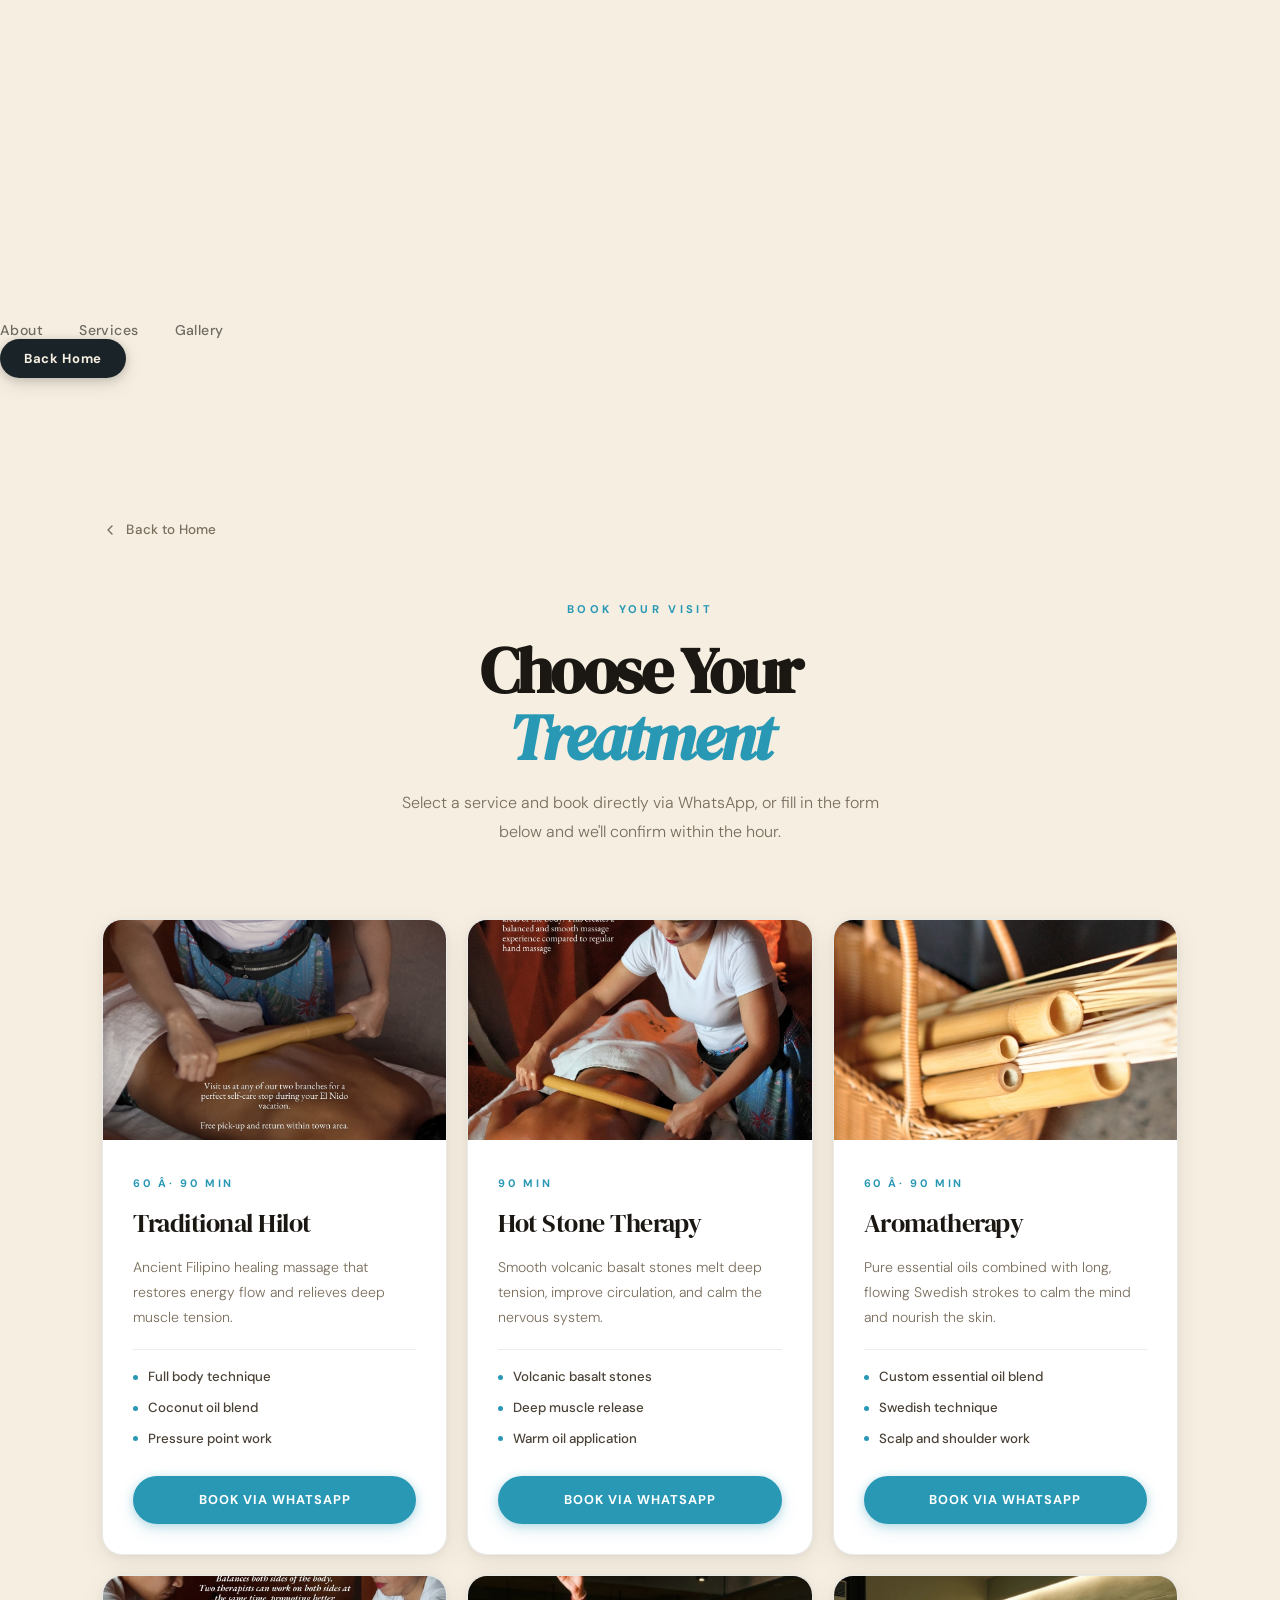
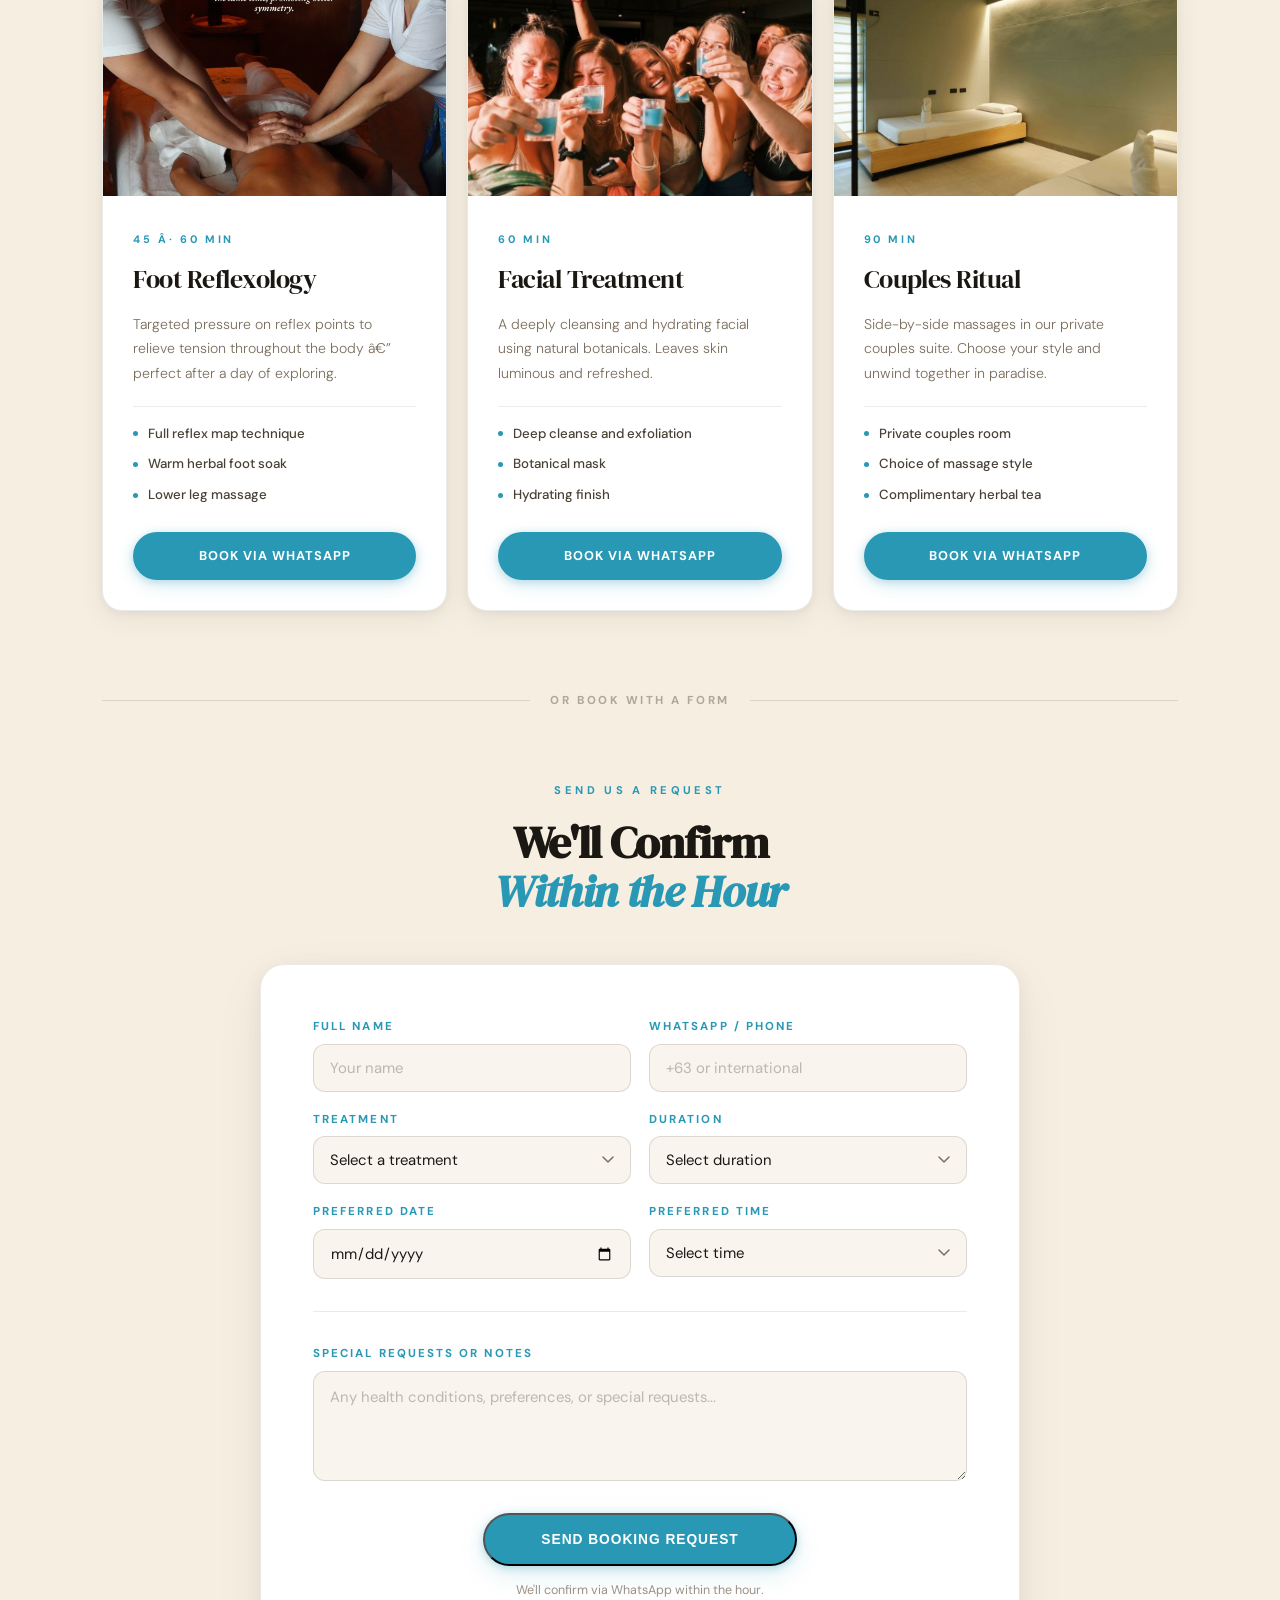
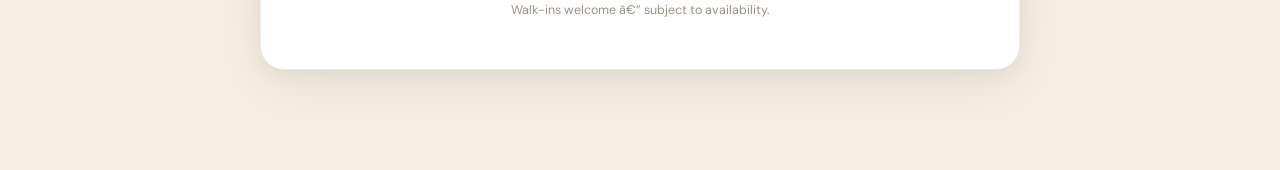
==== booking.html @ fb55b98b "Rvised image and logo" ====
﻿<!DOCTYPE html>
<html lang="en">
<head>
  <meta charset="UTF-8"/>
  <meta name="viewport" content="width=device-width, initial-scale=1.0"/>
  <title>Book a Treatment | Oriental Spa El Nido</title>
  <link rel="stylesheet" href="style.css"/>
  <link rel="preconnect" href="https://fonts.googleapis.com">
  <link rel="preconnect" href="https://fonts.gstatic.com" crossorigin>
  <link href="https://fonts.googleapis.com/css2?family=DM+Serif+Display:ital@0;1&family=DM+Sans:ital,opsz,wght@0,9..40,300;0,9..40,400;0,9..40,500;0,9..40,600;0,9..40,700;1,9..40,300&display=swap" rel="stylesheet">

  <style>
    /* â”€â”€ PAGE SHELL â”€â”€â”€â”€â”€â”€â”€â”€â”€â”€â”€â”€â”€â”€â”€â”€â”€â”€â”€â”€â”€â”€â”€â”€â”€â”€â”€â”€â”€â”€â”€â”€â”€â”€â”€â”€â”€â”€â”€â”€ */
    .booking-page {
      min-height: 100vh;
      padding: 148px 8% 100px;
      background: #F5EEE1;
    }

    /* â”€â”€ BACK LINK â”€â”€â”€â”€â”€â”€â”€â”€â”€â”€â”€â”€â”€â”€â”€â”€â”€â”€â”€â”€â”€â”€â”€â”€â”€â”€â”€â”€â”€â”€â”€â”€â”€â”€â”€â”€â”€â”€â”€â”€â”€ */
    .back-link {
      display: inline-flex;
      align-items: center;
      gap: 8px;
      color: #7A6E5D;
      font-size: 0.84rem;
      font-weight: 500;
      letter-spacing: 0.02em;
      margin-bottom: 52px;
      transition: color 0.25s ease;
    }
    .back-link svg {
      width: 16px; height: 16px;
      transition: transform 0.3s cubic-bezier(0.34, 1.56, 0.64, 1);
    }
    .back-link:hover { color: #2898B5; }
    .back-link:hover svg { transform: translateX(-3px); }
    .back-link:focus-visible { outline: 2px solid #2898B5; outline-offset: 3px; }

    /* â”€â”€ HEADER â”€â”€â”€â”€â”€â”€â”€â”€â”€â”€â”€â”€â”€â”€â”€â”€â”€â”€â”€â”€â”€â”€â”€â”€â”€â”€â”€â”€â”€â”€â”€â”€â”€â”€â”€â”€â”€â”€â”€â”€â”€â”€â”€â”€ */
    .booking-header {
      text-align: center;
      margin-bottom: 72px;
    }
    .booking-header .section-tag {
      color: #2898B5;
    }
    .booking-header h1 {
      font-family: 'DM Serif Display', serif;
      font-size: clamp(2.6rem, 5vw, 4.2rem);
      line-height: 1.06;
      letter-spacing: -0.04em;
      color: #1B1813;
      margin-bottom: 16px;
    }
    .booking-header h1 em {
      font-style: italic;
      color: #2898B5;
    }
    .booking-header p {
      color: #7A6E5D;
      font-size: 1rem;
      line-height: 1.82;
      font-weight: 300;
      max-width: 500px;
      margin: 0 auto;
    }

    /* â”€â”€ SERVICE CARDS â”€â”€â”€â”€â”€â”€â”€â”€â”€â”€â”€â”€â”€â”€â”€â”€â”€â”€â”€â”€â”€â”€â”€â”€â”€â”€â”€â”€â”€â”€â”€â”€â”€â”€â”€â”€â”€ */
    .services-grid {
      display: grid;
      grid-template-columns: repeat(auto-fit, minmax(320px, 1fr));
      gap: 20px;
      margin-bottom: 80px;
    }

    .service-card {
      background: #fff;
      border-radius: 20px;
      overflow: hidden;
      border: 1px solid rgba(27,24,19,0.09);
      transition: transform 0.4s cubic-bezier(0.34, 1.56, 0.64, 1),
                  box-shadow 0.4s ease;
      box-shadow: 0 2px 8px rgba(27,24,19,0.05),
                  0 8px 28px rgba(27,24,19,0.06);
    }
    .service-card:hover {
      transform: translateY(-10px);
      box-shadow: 0 8px 24px rgba(27,24,19,0.08),
                  0 24px 60px rgba(27,24,19,0.10);
    }

    .service-card-img {
      width: 100%; height: 220px;
      object-fit: cover; display: block;
    }

    .service-card-body {
      padding: 28px 30px 30px;
    }

    .service-duration {
      display: inline-block;
      font-size: 0.68rem;
      font-weight: 700;
      letter-spacing: 0.24em;
      text-transform: uppercase;
      color: #2898B5;
      margin-bottom: 10px;
    }

    .service-card-body h2 {
      font-family: 'DM Serif Display', serif;
      font-size: 1.6rem;
      font-weight: 400;
      letter-spacing: -0.02em;
      color: #1B1813;
      margin-bottom: 10px;
    }

    .service-card-body p {
      font-size: 0.88rem;
      line-height: 1.75;
      color: #7A6E5D;
      font-weight: 300;
      margin-bottom: 20px;
    }

    .service-includes {
      list-style: none;
      display: flex;
      flex-direction: column;
      gap: 8px;
      margin-bottom: 26px;
      padding-top: 16px;
      border-top: 1px solid rgba(27,24,19,0.08);
    }
    .service-includes li {
      display: flex;
      align-items: center;
      gap: 10px;
      font-size: 0.83rem;
      font-weight: 500;
      color: #4A4136;
    }
    .service-includes li::before {
      content: '';
      width: 5px; height: 5px;
      background: #2898B5;
      border-radius: 50%;
      flex-shrink: 0;
    }

    .book-service-btn {
      display: block;
      width: 100%;
      text-align: center;
      background: #2898B5;
      color: #fff;
      padding: 13px 24px;
      border-radius: 50px;
      font-weight: 700;
      font-size: 0.80rem;
      letter-spacing: 0.08em;
      text-transform: uppercase;
      transition: transform 0.3s cubic-bezier(0.34, 1.56, 0.64, 1),
                  box-shadow 0.3s ease,
                  background 0.25s ease;
      box-shadow: 0 2px 8px rgba(40,152,181,0.28), 0 6px 18px rgba(40,152,181,0.14);
    }
    .book-service-btn:hover {
      transform: translateY(-2px) scale(1.02);
      background: #1C7A90;
      box-shadow: 0 4px 16px rgba(40,152,181,0.38), 0 10px 28px rgba(40,152,181,0.18);
    }
    .book-service-btn:active { transform: scale(0.97); }
    .book-service-btn:focus-visible { outline: 2px solid #2898B5; outline-offset: 3px; }

    /* â”€â”€ FORM SECTION â”€â”€â”€â”€â”€â”€â”€â”€â”€â”€â”€â”€â”€â”€â”€â”€â”€â”€â”€â”€â”€â”€â”€â”€â”€â”€â”€â”€â”€â”€â”€â”€â”€â”€â”€â”€â”€â”€ */
    .booking-form-wrap {
      max-width: 760px;
      margin: 0 auto;
    }

    .form-section-label {
      text-align: center;
      margin-bottom: 48px;
    }
    .form-section-label .section-tag { color: #2898B5; }
    .form-section-label h2 {
      font-family: 'DM Serif Display', serif;
      font-size: clamp(1.9rem, 3.5vw, 2.9rem);
      letter-spacing: -0.03em;
      color: #1B1813;
      line-height: 1.1;
    }
    .form-section-label h2 em { font-style: italic; color: #2898B5; }

    .booking-form {
      background: #fff;
      border: 1px solid rgba(27,24,19,0.09);
      border-radius: 24px;
      padding: 52px 52px 48px;
      box-shadow: 0 4px 20px rgba(27,24,19,0.05),
                  0 16px 52px rgba(27,24,19,0.06);
    }

    .form-row {
      display: grid;
      grid-template-columns: 1fr 1fr;
      gap: 18px;
      margin-bottom: 18px;
    }

    .form-group {
      display: flex;
      flex-direction: column;
      gap: 7px;
    }
    .form-group.full { grid-column: 1 / -1; }

    .form-group label {
      font-size: 0.72rem;
      font-weight: 700;
      letter-spacing: 0.18em;
      text-transform: uppercase;
      color: #2898B5;
    }

    .form-group input,
    .form-group select,
    .form-group textarea {
      background: #F9F5EE;
      border: 1.5px solid rgba(27,24,19,0.13);
      border-radius: 12px;
      padding: 13px 16px;
      color: #1B1813;
      font-family: 'DM Sans', sans-serif;
      font-size: 0.93rem;
      font-weight: 400;
      transition: border-color 0.25s ease, background 0.25s ease, box-shadow 0.25s ease;
      outline: none;
      -webkit-appearance: none;
      appearance: none;
    }
    .form-group select {
      background-image: url("data:image/svg+xml,%3Csvg xmlns='http://www.w3.org/2000/svg' width='12' height='8' viewBox='0 0 12 8'%3E%3Cpath d='M1 1l5 5 5-5' stroke='%237A6E5D' stroke-width='1.5' fill='none' stroke-linecap='round'/%3E%3C/svg%3E");
      background-repeat: no-repeat;
      background-position: right 16px center;
      padding-right: 40px;
    }
    .form-group input::placeholder,
    .form-group textarea::placeholder {
      color: rgba(27,24,19,0.28);
    }
    .form-group select option {
      background: #fff;
      color: #1B1813;
    }
    .form-group input:focus,
    .form-group select:focus,
    .form-group textarea:focus {
      border-color: #2898B5;
      background: #fff;
      box-shadow: 0 0 0 3px rgba(40,152,181,0.10);
    }
    .form-group input[type="date"] {
      color: #1B1813;
    }

    .form-group textarea {
      resize: vertical;
      min-height: 110px;
      line-height: 1.65;
    }

    .form-divider {
      border: none;
      border-top: 1px solid rgba(27,24,19,0.09);
      margin: 32px 0;
    }

    .form-submit {
      display: flex;
      flex-direction: column;
      align-items: center;
      gap: 14px;
      margin-top: 32px;
    }
    .form-submit .btn-primary {
      padding: 17px 56px;
      font-size: 0.86rem;
    }
    .form-note {
      font-size: 0.78rem;
      color: #9A9086;
      text-align: center;
      line-height: 1.65;
    }

    /* â”€â”€ DIVIDER â”€â”€â”€â”€â”€â”€â”€â”€â”€â”€â”€â”€â”€â”€â”€â”€â”€â”€â”€â”€â”€â”€â”€â”€â”€â”€â”€â”€â”€â”€â”€â”€â”€â”€â”€â”€â”€â”€â”€â”€â”€â”€â”€ */
    .section-divider {
      display: flex;
      align-items: center;
      gap: 20px;
      margin: 72px 0 64px;
      color: #B0A69A;
      font-size: 0.72rem;
      font-weight: 700;
      letter-spacing: 0.22em;
      text-transform: uppercase;
    }
    .section-divider::before,
    .section-divider::after {
      content: '';
      flex: 1;
      height: 1px;
      background: rgba(27,24,19,0.12);
    }

    @media (max-width: 768px) {
      .booking-page   { padding: 120px 6% 72px; }
      .form-row       { grid-template-columns: 1fr; }
      .booking-form   { padding: 32px 24px 28px; }
      .services-grid  { grid-template-columns: 1fr; }
    }
  </style>
</head>
<body>

<div class=”grain”></div>

<!-- ── INLINE SVG LOGO SPRITE ── -->
<svg xmlns=”http://www.w3.org/2000/svg” style=”display:none” aria-hidden=”true”>
  <defs><path id=”arc” d=”M 66 190 A 124 124 0 0 1 314 190”/></defs>
  <symbol id=”logo-oriental-spa” viewBox=”0 0 500 500”>
    <rect width=”500” height=”500” fill=”#2A98B5”/>
    <path d=”M 90 190 A 100 100 0 0 1 290 190” fill=”none” stroke=”rgba(255,255,255,0.62)” stroke-width=”1.3”/>
    <path d=”M 90 190 Q 190 252 290 190” fill=”none” stroke=”rgba(255,255,255,0.62)” stroke-width=”1.3”/>
    <text font-family=”'Gill Sans','Trebuchet MS',Arial,sans-serif” font-size=”12” letter-spacing=”6” fill=”rgba(255,255,255,0.90)” font-weight=”300”><textPath href=”#arc” startOffset=”13%”>ORIENTAL SPA</textPath></text>
    <line x1=”174” y1=”105” x2=”210” y2=”105” stroke=”rgba(255,255,255,0.82)” stroke-width=”1.8” stroke-linecap=”round”/>
    <text x=”190” y=”224” font-family=”'Times New Roman','Palatino Linotype',Georgia,serif” font-size=”130” fill=”white” text-anchor=”middle” font-weight=”400”>O</text>
    <line x1=”174” y1=”282” x2=”210” y2=”282” stroke=”rgba(255,255,255,0.82)” stroke-width=”1.8” stroke-linecap=”round”/>
    <path d=”M 287 206 C 318 178, 348 146, 324 106” fill=”none” stroke=”rgba(255,255,255,0.68)” stroke-width=”1.4”/>
    <g transform=”translate(322,102) rotate(-16)”>
      <path d=”M 0 18 L -72 -30 Q -92 -68,-68 -98 Q -44 -124,-14 -116 Q -4 -114,0 -106 Q 4 -114,14 -116 Q 44 -124,68 -98 Q 92 -68,72 -30 Z” fill=”none” stroke=”rgba(255,255,255,0.88)” stroke-width=”1.35”/>
      <line x1=”0” y1=”18” x2=”-66” y2=”-26” stroke=”rgba(255,255,255,0.28)” stroke-width=”0.85”/>
      <line x1=”0” y1=”18” x2=”-48” y2=”-80” stroke=”rgba(255,255,255,0.28)” stroke-width=”0.85”/>
      <line x1=”0” y1=”18” x2=”-16” y2=”-114” stroke=”rgba(255,255,255,0.28)” stroke-width=”0.85”/>
      <line x1=”0” y1=”18” x2=”0” y2=”-106” stroke=”rgba(255,255,255,0.28)” stroke-width=”0.85”/>
      <line x1=”0” y1=”18” x2=”16” y2=”-114” stroke=”rgba(255,255,255,0.28)” stroke-width=”0.85”/>
      <line x1=”0” y1=”18” x2=”48” y2=”-80” stroke=”rgba(255,255,255,0.28)” stroke-width=”0.85”/>
      <line x1=”0” y1=”18” x2=”66” y2=”-26” stroke=”rgba(255,255,255,0.28)” stroke-width=”0.85”/>
      <line x1=”0” y1=”18” x2=”0” y2=”30” stroke=”rgba(255,255,255,0.62)” stroke-width=”1.3”/>
    </g>
    <g transform=”translate(358,160) rotate(26)”>
      <path d=”M 0 14 L -56 -24 Q -72 -52,-52 -76 Q -34 -96,-10 -90 Q -3 -88,0 -82 Q 3 -88,10 -90 Q 34 -96,52 -76 Q 72 -52,56 -24 Z” fill=”none” stroke=”rgba(255,255,255,0.88)” stroke-width=”1.35”/>
      <line x1=”0” y1=”14” x2=”-50” y2=”-20” stroke=”rgba(255,255,255,0.28)” stroke-width=”0.85”/>
      <line x1=”0” y1=”14” x2=”0” y2=”-82” stroke=”rgba(255,255,255,0.28)” stroke-width=”0.85”/>
      <line x1=”0” y1=”14” x2=”50” y2=”-20” stroke=”rgba(255,255,255,0.28)” stroke-width=”0.85”/>
      <line x1=”0” y1=”14” x2=”0” y2=”24” stroke=”rgba(255,255,255,0.62)” stroke-width=”1.3”/>
    </g>
    <g transform=”translate(316,208) rotate(44)”>
      <path d=”M 0 11 L -42 -18 Q -54 -40,-38 -58 Q -24 -72,-7 -67 Q -2 -65,0 -60 Q 2 -65,7 -67 Q 24 -72,38 -58 Q 54 -40,42 -18 Z” fill=”none” stroke=”rgba(255,255,255,0.88)” stroke-width=”1.35”/>
      <line x1=”0” y1=”11” x2=”-38” y2=”-16” stroke=”rgba(255,255,255,0.28)” stroke-width=”0.85”/>
      <line x1=”0” y1=”11” x2=”0” y2=”-60” stroke=”rgba(255,255,255,0.28)” stroke-width=”0.85”/>
      <line x1=”0” y1=”11” x2=”38” y2=”-16” stroke=”rgba(255,255,255,0.28)” stroke-width=”0.85”/>
      <line x1=”0” y1=”11” x2=”0” y2=”20” stroke=”rgba(255,255,255,0.62)” stroke-width=”1.3”/>
    </g>
    <text x=”250” y=”396” font-family=”Georgia,'Palatino Linotype','Times New Roman',serif” font-size=”55” fill=”white” text-anchor=”middle” font-weight=”400”>Oriental Spa</text>
  </symbol>
</svg>

<!-- ── NAVBAR ── -->
<header class=”navbar scrolled”>
  <a href=”index.html” style=”display:block;width:65px;height:65px;border-radius:12px;overflow:hidden;flex-shrink:0;box-shadow:0 2px 10px rgba(40,152,181,0.30);”>
    <svg width=”65” height=”65” viewBox=”0 0 500 500” aria-label=”Oriental Spa El Nido” style=”display:block;”><use href=”#logo-oriental-spa”/></svg>
  </a>

  <nav>
    <ul class="nav-links">
      <li><a href="index.html#about">About</a></li>
      <li><a href="index.html#services">Services</a></li>
      <li><a href="index.html#gallery">Gallery</a></li>
    </ul>
  </nav>

  <a href="index.html" class="nav-btn">Back Home</a>
</header>

<!-- â”€â”€ BOOKING PAGE â”€â”€ -->
<section class="booking-page">

  <a href="index.html" class="back-link">
    <svg viewBox="0 0 24 24" fill="none" stroke="currentColor" stroke-width="2" stroke-linecap="round" stroke-linejoin="round">
      <polyline points="15 18 9 12 15 6"></polyline>
    </svg>
    Back to Home
  </a>

  <!-- Header -->
  <div class="booking-header">
    <span class="section-tag">Book Your Visit</span>
    <h1>Choose Your<br/><em>Treatment</em></h1>
    <p>Select a service and book directly via WhatsApp, or fill in the form below and we'll confirm within the hour.</p>
  </div>

  <!-- Service Cards -->
  <div class="services-grid">

    <div class="service-card">
      <img src="assets/SnapInsta.to_653063728_882959604745241_603088372594473141_n.jpg" alt="Traditional Hilot" class="service-card-img">
      <div class="service-card-body">
        <span class="service-duration">60 Â· 90 min</span>
        <h2>Traditional Hilot</h2>
        <p>Ancient Filipino healing massage that restores energy flow and relieves deep muscle tension.</p>
        <ul class="service-includes">
          <li>Full body technique</li>
          <li>Coconut oil blend</li>
          <li>Pressure point work</li>
        </ul>
        <a href="https://wa.me/639694535736?text=Hi!%20I'd%20like%20to%20book%20a%20Traditional%20Hilot%20at%20Oriental%20Spa%20El%20Nido." class="book-service-btn" target="_blank">Book via WhatsApp</a>
      </div>
    </div>

    <div class="service-card">
      <img src="assets/SnapInsta.to_652404029_882959621411906_1460432435883150538_n.jpg" alt="Hot Stone Therapy" class="service-card-img">
      <div class="service-card-body">
        <span class="service-duration">90 min</span>
        <h2>Hot Stone Therapy</h2>
        <p>Smooth volcanic basalt stones melt deep tension, improve circulation, and calm the nervous system.</p>
        <ul class="service-includes">
          <li>Volcanic basalt stones</li>
          <li>Deep muscle release</li>
          <li>Warm oil application</li>
        </ul>
        <a href="https://wa.me/639694535736?text=Hi!%20I'd%20like%20to%20book%20a%20Hot%20Stone%20Therapy%20at%20Oriental%20Spa%20El%20Nido." class="book-service-btn" target="_blank">Book via WhatsApp</a>
      </div>
    </div>

    <div class="service-card">
      <img src="assets/SnapInsta.to_651723610_882959624745239_2095488004697478689_n.jpg" alt="Aromatherapy" class="service-card-img">
      <div class="service-card-body">
        <span class="service-duration">60 Â· 90 min</span>
        <h2>Aromatherapy</h2>
        <p>Pure essential oils combined with long, flowing Swedish strokes to calm the mind and nourish the skin.</p>
        <ul class="service-includes">
          <li>Custom essential oil blend</li>
          <li>Swedish technique</li>
          <li>Scalp and shoulder work</li>
        </ul>
        <a href="https://wa.me/639694535736?text=Hi!%20I'd%20like%20to%20book%20an%20Aromatherapy%20Massage%20at%20Oriental%20Spa%20El%20Nido." class="book-service-btn" target="_blank">Book via WhatsApp</a>
      </div>
    </div>

    <div class="service-card">
      <img src="assets/SnapInsta.to_642861831_872527775788424_1753979691193599435_n.jpg" alt="Foot Reflexology" class="service-card-img">
      <div class="service-card-body">
        <span class="service-duration">45 Â· 60 min</span>
        <h2>Foot Reflexology</h2>
        <p>Targeted pressure on reflex points to relieve tension throughout the body â€” perfect after a day of exploring.</p>
        <ul class="service-includes">
          <li>Full reflex map technique</li>
          <li>Warm herbal foot soak</li>
          <li>Lower leg massage</li>
        </ul>
        <a href="https://wa.me/639694535736?text=Hi!%20I'd%20like%20to%20book%20a%20Foot%20Reflexology%20session%20at%20Oriental%20Spa%20El%20Nido." class="book-service-btn" target="_blank">Book via WhatsApp</a>
      </div>
    </div>

    <div class="service-card">
      <img src="assets/experience.jpg" alt="Facial Treatment" class="service-card-img">
      <div class="service-card-body">
        <span class="service-duration">60 min</span>
        <h2>Facial Treatment</h2>
        <p>A deeply cleansing and hydrating facial using natural botanicals. Leaves skin luminous and refreshed.</p>
        <ul class="service-includes">
          <li>Deep cleanse and exfoliation</li>
          <li>Botanical mask</li>
          <li>Hydrating finish</li>
        </ul>
        <a href="https://wa.me/639694535736?text=Hi!%20I'd%20like%20to%20book%20a%20Facial%20Treatment%20at%20Oriental%20Spa%20El%20Nido." class="book-service-btn" target="_blank">Book via WhatsApp</a>
      </div>
    </div>

    <div class="service-card">
      <img src="assets/room1.jpg" alt="Couples Ritual" class="service-card-img">
      <div class="service-card-body">
        <span class="service-duration">90 min</span>
        <h2>Couples Ritual</h2>
        <p>Side-by-side massages in our private couples suite. Choose your style and unwind together in paradise.</p>
        <ul class="service-includes">
          <li>Private couples room</li>
          <li>Choice of massage style</li>
          <li>Complimentary herbal tea</li>
        </ul>
        <a href="https://wa.me/639694535736?text=Hi!%20I'd%20like%20to%20book%20a%20Couples%20Ritual%20at%20Oriental%20Spa%20El%20Nido." class="book-service-btn" target="_blank">Book via WhatsApp</a>
      </div>
    </div>

  </div>

  <!-- Divider -->
  <div class="section-divider">Or book with a form</div>

  <!-- Booking Form -->
  <div class="booking-form-wrap">
    <div class="form-section-label">
      <span class="section-tag">Send Us a Request</span>
      <h2>We'll Confirm<br/><em>Within the Hour</em></h2>
    </div>

    <form class="booking-form" onsubmit="handleBooking(event)">

      <div class="form-row">
        <div class="form-group">
          <label for="name">Full Name</label>
          <input type="text" id="name" name="name" placeholder="Your name" required>
        </div>
        <div class="form-group">
          <label for="phone">WhatsApp / Phone</label>
          <input type="tel" id="phone" name="phone" placeholder="+63 or international" required>
        </div>
      </div>

      <div class="form-row">
        <div class="form-group">
          <label for="service">Treatment</label>
          <select id="service" name="service" required>
            <option value="" disabled selected>Select a treatment</option>
            <option value="hilot">Traditional Hilot</option>
            <option value="hotstone">Hot Stone Therapy</option>
            <option value="aroma">Aromatherapy Massage</option>
            <option value="reflexology">Foot Reflexology</option>
            <option value="facial">Facial Treatment</option>
            <option value="couples">Couples Ritual</option>
          </select>
        </div>
        <div class="form-group">
          <label for="duration">Duration</label>
          <select id="duration" name="duration">
            <option value="" disabled selected>Select duration</option>
            <option value="45">45 Minutes</option>
            <option value="60">60 Minutes</option>
            <option value="90">90 Minutes</option>
          </select>
        </div>
      </div>

      <div class="form-row">
        <div class="form-group">
          <label for="date">Preferred Date</label>
          <input type="date" id="date" name="date" required>
        </div>
        <div class="form-group">
          <label for="time">Preferred Time</label>
          <select id="time" name="time">
            <option value="" disabled selected>Select time</option>
            <option value="9am">9:00 AM</option>
            <option value="10am">10:00 AM</option>
            <option value="11am">11:00 AM</option>
            <option value="1pm">1:00 PM</option>
            <option value="2pm">2:00 PM</option>
            <option value="3pm">3:00 PM</option>
            <option value="4pm">4:00 PM</option>
            <option value="5pm">5:00 PM</option>
          </select>
        </div>
      </div>

      <hr class="form-divider">

      <div class="form-group full">
        <label for="notes">Special Requests or Notes</label>
        <textarea id="notes" name="notes" placeholder="Any health conditions, preferences, or special requests..."></textarea>
      </div>

      <div class="form-submit">
        <button type="submit" class="btn-primary">Send Booking Request</button>
        <p class="form-note">We'll confirm via WhatsApp within the hour.<br/>Walk-ins welcome â€” subject to availability.</p>
      </div>

    </form>
  </div>

</section>

<script src="script.js"></script>
<script>
  function handleBooking(e) {
    e.preventDefault();
    const name     = document.getElementById('name').value;
    const phone    = document.getElementById('phone').value;
    const service  = document.getElementById('service').options[document.getElementById('service').selectedIndex].text;
    const duration = document.getElementById('duration').value;
    const date     = document.getElementById('date').value;
    const time     = document.getElementById('time').value;
    const notes    = document.getElementById('notes').value;

    const msg = `Hi! I'd like to book a treatment at Oriental Spa El Nido.%0A%0AName: ${encodeURIComponent(name)}%0APhone: ${encodeURIComponent(phone)}%0ATreatment: ${encodeURIComponent(service)}%0ADuration: ${duration} min%0ADate: ${encodeURIComponent(date)}%0ATime: ${encodeURIComponent(time)}${notes ? '%0ANotes: ' + encodeURIComponent(notes) : ''}`;

    window.open('https://wa.me/639694535736?text=' + msg, '_blank');
  }
</script>
</body>
</html>
---- style.css ----
﻿/* ============================================================
   ORIENTAL SPA EL NIDO
   Warm Linen · Brand Teal · Amber · Deep Blue-Dark
   DM Serif Display + DM Sans
   ============================================================ */

*, *::before, *::after { margin: 0; padding: 0; box-sizing: border-box; }
html { scroll-behavior: smooth; }

:root {
  --linen:        #F5EEE1;
  --linen-2:      #EDE3CF;
  --linen-3:      #E2D4BC;
  --dark:         #1A2428;
  --dark-2:       #1F2D33;
  --dark-3:       #283840;
  --teal:         #2898B5;
  --teal-light:   #52BAD0;
  --teal-dark:    #1C7A90;
  --teal-pale:    rgba(40,152,181,0.08);
  --amber:        #B87E38;
  --amber-light:  #C4935C;
  --text:         #1B1813;
  --text-muted:   #7A6E5D;
  --border:       rgba(27,24,19,0.12);
  --border-light: rgba(27,24,19,0.07);
}

body {
  background: var(--linen);
  color: var(--text);
  font-family: 'DM Sans', sans-serif;
  overflow-x: hidden;
  line-height: 1.7;
}

img { display: block; max-width: 100%; }
a   { text-decoration: none; color: inherit; }

/* â”€â”€ GRAIN â”€â”€â”€â”€â”€â”€â”€â”€â”€â”€â”€â”€â”€â”€â”€â”€â”€â”€â”€â”€â”€â”€â”€â”€â”€â”€â”€â”€â”€â”€â”€â”€â”€â”€â”€â”€â”€â”€â”€â”€â”€â”€â”€â”€â”€â”€â”€ */
.grain {
  position: fixed; inset: 0;
  pointer-events: none; z-index: 9998;
  opacity: 0.038;
  background-image: url("data:image/svg+xml,%3Csvg viewBox='0 0 512 512' xmlns='http://www.w3.org/2000/svg'%3E%3Cfilter id='n'%3E%3CfeTurbulence type='fractalNoise' baseFrequency='0.8' numOctaves='4' stitchTiles='stitch'/%3E%3C/filter%3E%3Crect width='100%25' height='100%25' filter='url(%23n)'/%3E%3C/svg%3E");
  background-size: 256px 256px;
}

/* â”€â”€ KEYFRAMES â”€â”€â”€â”€â”€â”€â”€â”€â”€â”€â”€â”€â”€â”€â”€â”€â”€â”€â”€â”€â”€â”€â”€â”€â”€â”€â”€â”€â”€â”€â”€â”€â”€â”€â”€â”€â”€â”€â”€â”€â”€â”€â”€â”€ */
@keyframes marquee  { from { transform: translateX(0); } to { transform: translateX(-50%); } }
@keyframes fadeUp   { from { opacity: 0; transform: translateY(28px); } to { opacity: 1; transform: translateY(0); } }

/* â”€â”€ SCROLL ANIMATIONS â”€â”€â”€â”€â”€â”€â”€â”€â”€â”€â”€â”€â”€â”€â”€â”€â”€â”€â”€â”€â”€â”€â”€â”€â”€â”€â”€â”€â”€â”€â”€â”€â”€â”€â”€â”€ */
.animate {
  opacity: 0; transform: translateY(24px);
  transition: opacity 0.7s cubic-bezier(0.16, 1, 0.3, 1),
              transform 0.7s cubic-bezier(0.16, 1, 0.3, 1);
}
.animate.in-view       { opacity: 1; transform: translateY(0); }
.animate-delay-1       { transition-delay: 0.1s; }
.animate-delay-2       { transition-delay: 0.22s; }
.animate-delay-3       { transition-delay: 0.34s; }

/* â”€â”€ NAVBAR â”€â”€â”€â”€â”€â”€â”€â”€â”€â”€â”€â”€â”€â”€â”€â”€â”€â”€â”€â”€â”€â”€â”€â”€â”€â”€â”€â”€â”€â”€â”€â”€â”€â”€â”€â”€â”€â”€â”€â”€â”€â”€â”€â”€â”€â”€â”€ */
.navbar {
  position: fixed; width: 100%; top: 0; left: 0; z-index: 1000;
  padding: 22px 7%;
  display: flex; justify-content: space-between; align-items: center;
  transition: background 0.4s ease, padding 0.35s ease, box-shadow 0.4s ease;
}

.navbar.scrolled {
  background: rgba(245,238,225,0.94);
  backdrop-filter: blur(18px); -webkit-backdrop-filter: blur(18px);
  padding: 14px 7%;
  box-shadow: 0 1px 0 var(--border);
}

/* Navbar logo — inline styles handle the sizing, class is for hover transition */
.navbar a[href="index.html"] {
  transition: transform 0.3s cubic-bezier(0.34, 1.56, 0.64, 1), box-shadow 0.3s ease;
}
.navbar a[href="index.html"]:hover {
  transform: scale(1.07);
  box-shadow: 0 4px 18px rgba(40,152,181,0.38) !important;
}

/* Hero brand panel (logo showcase) */
.hero-brand-panel {
  border-radius: 28px;
  overflow: hidden;
  display: flex; flex-direction: column;
  align-items: center; justify-content: center;
  gap: 0; padding: 0;
  box-shadow: 0 10px 40px rgba(26,36,40,0.22), 0 32px 80px rgba(26,36,40,0.14);
  position: relative;
}
.hero-brand-logo {
  width: 100%;
  aspect-ratio: 1;
  display: block;
}
.hero-brand-meta {
  display: flex; flex-direction: column; align-items: center; gap: 4px;
  background: var(--teal); width: 100%;
  padding: 18px 24px 22px;
  border-top: 1px solid rgba(255,255,255,0.15);
}
.hero-brand-meta span {
  font-size: 0.68rem; font-weight: 600;
  letter-spacing: 0.22em; text-transform: uppercase;
  color: rgba(245,238,225,0.65);
}
.hero-brand-meta strong {
  font-size: 0.76rem; font-weight: 700;
  letter-spacing: 0.14em; text-transform: uppercase;
  color: rgba(245,238,225,0.9);
}

/* Footer logo */
.footer-logo-img {
  height: 72px; width: 72px;
  border-radius: 14px; overflow: hidden;
  display: block; margin-bottom: 12px;
  opacity: 0.92; flex-shrink: 0;
}

.nav-links { display: flex; gap: 36px; list-style: none; }
.nav-links a {
  color: rgba(27,24,19,0.62);
  font-size: 0.88rem; font-weight: 500; letter-spacing: 0.03em;
  position: relative; padding-bottom: 3px;
  transition: color 0.25s ease;
}
.nav-links a::after {
  content: ''; position: absolute; bottom: 0; left: 0;
  width: 0; height: 1px; background: var(--teal);
  transition: width 0.35s cubic-bezier(0.16, 1, 0.3, 1);
}
.nav-links a:hover { color: var(--dark); }
.nav-links a:hover::after { width: 100%; }
.nav-links a:focus-visible { outline: 2px solid var(--teal); outline-offset: 4px; border-radius: 2px; }

.nav-btn {
  background: var(--dark); color: var(--linen);
  padding: 11px 24px; border-radius: 50px;
  font-weight: 700; font-size: 0.82rem; letter-spacing: 0.05em;
  transition: transform 0.3s cubic-bezier(0.34, 1.56, 0.64, 1),
              box-shadow 0.3s ease, background 0.25s ease;
  box-shadow: 0 2px 8px rgba(27,24,19,0.18), 0 6px 20px rgba(27,24,19,0.1);
}
.nav-btn:hover  { transform: translateY(-2px) scale(1.03); background: var(--dark-2); box-shadow: 0 4px 16px rgba(27,24,19,0.22), 0 12px 32px rgba(27,24,19,0.12); }
.nav-btn:active { transform: scale(0.96); }
.nav-btn:focus-visible { outline: 2px solid var(--teal); outline-offset: 3px; }

/* â”€â”€ BUTTONS â”€â”€â”€â”€â”€â”€â”€â”€â”€â”€â”€â”€â”€â”€â”€â”€â”€â”€â”€â”€â”€â”€â”€â”€â”€â”€â”€â”€â”€â”€â”€â”€â”€â”€â”€â”€â”€â”€â”€â”€â”€â”€â”€â”€â”€â”€â”€ */
.btn-primary {
  display: inline-block; padding: 15px 34px; border-radius: 50px;
  background: var(--teal); color: #fff;
  font-weight: 700; font-size: 0.83rem; letter-spacing: 0.07em; text-transform: uppercase;
  transition: transform 0.35s cubic-bezier(0.34, 1.56, 0.64, 1), box-shadow 0.3s ease;
  box-shadow: 0 2px 8px rgba(40,152,181,0.3), 0 8px 24px rgba(40,152,181,0.15);
}
.btn-primary:hover  { transform: translateY(-3px) scale(1.02); box-shadow: 0 6px 20px rgba(40,152,181,0.38), 0 16px 40px rgba(40,152,181,0.18); }
.btn-primary:active { transform: scale(0.97); }
.btn-primary:focus-visible { outline: 2px solid var(--teal); outline-offset: 3px; }

.btn-ghost {
  display: inline-block; padding: 15px 28px; border-radius: 50px;
  background: transparent; color: var(--text);
  font-weight: 600; font-size: 0.83rem; letter-spacing: 0.05em;
  border: 1.5px solid var(--border);
  transition: transform 0.3s cubic-bezier(0.34, 1.56, 0.64, 1),
              border-color 0.25s ease, background 0.25s ease;
}
.btn-ghost:hover  { transform: translateY(-2px); border-color: var(--teal); background: var(--teal-pale); }
.btn-ghost:active { transform: scale(0.97); }
.btn-ghost:focus-visible { outline: 2px solid var(--teal); outline-offset: 3px; }

/* â”€â”€ SECTION TYPOGRAPHY â”€â”€â”€â”€â”€â”€â”€â”€â”€â”€â”€â”€â”€â”€â”€â”€â”€â”€â”€â”€â”€â”€â”€â”€â”€â”€â”€â”€â”€â”€â”€â”€â”€â”€â”€ */
.section-tag {
  display: inline-block; color: var(--teal);
  font-size: 0.7rem; font-weight: 700;
  letter-spacing: 0.3em; text-transform: uppercase; margin-bottom: 18px;
}

/* â”€â”€ HERO â”€â”€â”€â”€â”€â”€â”€â”€â”€â”€â”€â”€â”€â”€â”€â”€â”€â”€â”€â”€â”€â”€â”€â”€â”€â”€â”€â”€â”€â”€â”€â”€â”€â”€â”€â”€â”€â”€â”€â”€â”€â”€â”€â”€â”€â”€â”€â”€â”€â”€ */
.hero {
  min-height: 100vh;
  padding: 140px 7% 80px;
  display: grid;
  grid-template-columns: 1fr 0.75fr;
  gap: 60px;
  align-items: center;
  background: var(--linen);
  position: relative;
  overflow: hidden;
}

.hero::before {
  content: '';
  position: absolute;
  top: -100px; right: -100px;
  width: 600px; height: 600px;
  border-radius: 50%;
  background: radial-gradient(ellipse, rgba(40,152,181,0.07) 0%, transparent 70%);
  pointer-events: none;
}

.hero-left {
  display: flex; flex-direction: column; gap: 28px;
  max-width: 640px;
}

.hero-location {
  display: inline-flex; align-items: center; gap: 10px;
  color: var(--teal); font-size: 0.72rem; font-weight: 700;
  letter-spacing: 0.28em; text-transform: uppercase;
  animation: fadeUp 0.8s cubic-bezier(0.16, 1, 0.3, 1) 0.15s both;
}
.hero-location::before {
  content: '';
  width: 28px; height: 1px; background: var(--teal); display: inline-block;
}

.hero h1 {
  font-family: 'DM Serif Display', serif;
  font-size: clamp(3.4rem, 6.5vw, 6rem);
  line-height: 1.0; letter-spacing: -0.04em; color: var(--dark);
  animation: fadeUp 0.8s cubic-bezier(0.16, 1, 0.3, 1) 0.3s both;
}
.hero h1 em { font-style: italic; color: var(--teal); }

.hero-sub {
  font-size: 1rem; line-height: 1.8;
  color: var(--text-muted); font-weight: 300;
  animation: fadeUp 0.8s cubic-bezier(0.16, 1, 0.3, 1) 0.44s both;
}

.hero-buttons {
  display: flex; align-items: center; gap: 14px; flex-wrap: wrap;
  animation: fadeUp 0.8s cubic-bezier(0.16, 1, 0.3, 1) 0.56s both;
}

/* Hero right */
.hero-right {
  position: relative;
  animation: fadeUp 0.9s cubic-bezier(0.16, 1, 0.3, 1) 0.4s both;
}

.hero-image-wrap {
  border-radius: 28px; overflow: hidden;
  box-shadow: 0 8px 32px rgba(27,24,19,0.12), 0 32px 80px rgba(27,24,19,0.10);
  position: relative;
}

.hero-image-wrap img {
  width: 100%; height: 540px; object-fit: cover; display: block;
}

.hero-image-overlay {
  position: absolute; inset: 0;
  background: linear-gradient(to bottom, transparent 60%, rgba(27,24,19,0.2) 100%);
}

.hero-badge {
  position: absolute; bottom: -18px; left: -22px;
  background: var(--linen); border-radius: 18px;
  padding: 16px 20px;
  box-shadow: 0 4px 20px rgba(27,24,19,0.12), 0 12px 40px rgba(27,24,19,0.08);
  display: flex; align-items: center; gap: 12px;
  border: 1px solid var(--border-light);
}
.badge-num {
  font-family: 'DM Serif Display', serif; font-size: 2rem;
  font-weight: 400; color: var(--teal); line-height: 1;
}
.badge-text {
  font-size: 0.78rem; font-weight: 600;
  color: var(--text-muted); line-height: 1.4; text-transform: uppercase;
  letter-spacing: 0.06em;
}

/* â”€â”€ TICKER â”€â”€â”€â”€â”€â”€â”€â”€â”€â”€â”€â”€â”€â”€â”€â”€â”€â”€â”€â”€â”€â”€â”€â”€â”€â”€â”€â”€â”€â”€â”€â”€â”€â”€â”€â”€â”€â”€â”€â”€â”€â”€â”€â”€â”€â”€â”€ */
.ticker-bar {
  background: var(--teal); padding: 18px 0; overflow: hidden;
}

.ticker-track {
  display: flex; white-space: nowrap;
  animation: marquee 32s linear infinite;
}
.ticker-track:hover { animation-play-state: paused; }

.ticker-item {
  display: inline-flex; align-items: center; gap: 14px;
  padding: 0 36px;
  font-size: 0.76rem; font-weight: 600;
  letter-spacing: 0.2em; text-transform: uppercase;
  color: rgba(245,238,225,0.82);
}
.ticker-dot { color: rgba(245,238,225,0.5); font-size: 0.42rem; }

/* â”€â”€ ABOUT SECTION â”€â”€â”€â”€â”€â”€â”€â”€â”€â”€â”€â”€â”€â”€â”€â”€â”€â”€â”€â”€â”€â”€â”€â”€â”€â”€â”€â”€â”€â”€â”€â”€â”€â”€â”€â”€â”€â”€â”€â”€ */
.about-section {
  padding: 120px 8%;
  background: var(--linen);
}

.about-top {
  max-width: 800px; margin: 0 auto 64px; text-align: center;
}

.about-top h2 {
  font-family: 'DM Serif Display', serif;
  font-size: clamp(2rem, 4vw, 3.4rem);
  line-height: 1.12; letter-spacing: -0.03em; margin-bottom: 20px;
}
.about-top h2 em { font-style: italic; }

.about-intro {
  font-size: 1.05rem; color: var(--text-muted);
  line-height: 1.85; font-weight: 300; max-width: 640px; margin: 0 auto;
}

.about-image-strip {
  position: relative; border-radius: 20px; overflow: hidden;
  margin-bottom: 64px;
  box-shadow: 0 4px 24px rgba(27,24,19,0.08), 0 16px 56px rgba(27,24,19,0.07);
}
.about-image-strip img { width: 100%; height: 420px; object-fit: cover; display: block; }
.strip-overlay {
  position: absolute; inset: 0;
  background: linear-gradient(to right, rgba(27,24,19,0.08) 0%, transparent 40%, transparent 60%, rgba(27,24,19,0.08) 100%);
}

.about-pillars {
  display: grid; grid-template-columns: repeat(4, 1fr); gap: 0;
  border-top: 1px solid var(--border);
}

.pillar {
  padding: 40px 32px 40px 0;
  border-right: 1px solid var(--border);
}
.pillar:last-child { border-right: none; padding-right: 0; padding-left: 32px; }
.pillar:nth-child(2),
.pillar:nth-child(3) { padding: 40px 32px; }

.pillar-num {
  display: block; font-family: 'DM Serif Display', serif;
  font-style: italic; font-size: 1.8rem; color: var(--teal);
  opacity: 0.5; margin-bottom: 12px; line-height: 1;
}

.pillar h3 {
  font-family: 'DM Serif Display', serif;
  font-size: 1.15rem; font-weight: 400;
  letter-spacing: -0.01em; color: var(--dark);
  margin-bottom: 10px;
}

.pillar p {
  font-size: 0.88rem; color: var(--text-muted); line-height: 1.72; font-weight: 300;
}

/* â”€â”€ SERVICES MENU â”€â”€â”€â”€â”€â”€â”€â”€â”€â”€â”€â”€â”€â”€â”€â”€â”€â”€â”€â”€â”€â”€â”€â”€â”€â”€â”€â”€â”€â”€â”€â”€â”€â”€â”€â”€â”€â”€â”€â”€ */
.services-section {
  padding: 100px 8%;
  background: var(--linen-2);
}

.services-header {
  margin-bottom: 56px;
}

.services-header h2 {
  font-family: 'DM Serif Display', serif;
  font-size: clamp(2.2rem, 4vw, 3.6rem);
  line-height: 1.06; letter-spacing: -0.03em; color: var(--dark);
}
.services-header h2 em { font-style: italic; }

.services-list { border-top: 1px solid var(--border); }

.service-divider { height: 1px; background: var(--border); }

.service-row {
  display: grid;
  grid-template-columns: 64px 1fr;
  gap: 24px; padding: 36px 0;
  align-items: start;
  cursor: pointer;
  transition: background 0.2s ease;
}
.service-row:hover { background: var(--teal-pale); margin: 0 -8px; padding: 36px 8px; border-radius: 12px; }

.service-num {
  font-family: 'DM Serif Display', serif; font-style: italic;
  font-size: 1.2rem; color: var(--teal); padding-top: 3px; line-height: 1;
}

.service-body { display: flex; flex-direction: column; gap: 10px; }

.service-title-row {
  display: flex; align-items: baseline; gap: 20px; flex-wrap: wrap;
}

.service-title-row h3 {
  font-family: 'DM Serif Display', serif;
  font-size: clamp(1.5rem, 2.5vw, 2rem);
  font-weight: 400; letter-spacing: -0.02em; color: var(--dark);
  flex: 1;
}

.service-meta {
  font-size: 0.75rem; font-weight: 700; letter-spacing: 0.18em;
  text-transform: uppercase; color: var(--text-muted); white-space: nowrap;
}

.service-link {
  font-size: 0.78rem; font-weight: 700; letter-spacing: 0.1em;
  text-transform: uppercase; color: var(--teal); white-space: nowrap;
  display: inline-flex; align-items: center; gap: 4px;
  transition: gap 0.25s ease, color 0.25s ease;
}
.service-link span { transition: transform 0.25s ease; }
.service-link:hover { color: var(--teal-dark); gap: 8px; }
.service-link:hover span { transform: translateX(3px); }
.service-link:focus-visible { outline: 2px solid var(--teal); outline-offset: 3px; border-radius: 2px; }

.service-body p {
  font-size: 0.92rem; color: var(--text-muted);
  line-height: 1.75; font-weight: 300; max-width: 680px;
}

/* â”€â”€ TREATMENT SHOWCASE â”€â”€â”€â”€â”€â”€â”€â”€â”€â”€â”€â”€â”€â”€â”€â”€â”€â”€â”€â”€â”€â”€â”€â”€â”€â”€â”€â”€â”€â”€â”€â”€â”€â”€â”€ */
.showcase-section {
  padding: 100px 8%;
  background: var(--dark-2);
}

.section-header.center { text-align: center; margin-bottom: 56px; }
.section-header.center .section-tag { color: var(--teal-light); }
.section-header.center h2 {
  font-family: 'DM Serif Display', serif;
  font-size: clamp(2.2rem, 4vw, 3.4rem);
  line-height: 1.08; letter-spacing: -0.03em; color: var(--linen);
}
.section-header.center h2 em { font-style: italic; }

.showcase-grid {
  display: grid;
  grid-template-columns: 1.4fr 1fr;
  gap: 16px;
  margin-bottom: 16px;
}

.showcase-stack { display: flex; flex-direction: column; gap: 16px; }

.showcase-card {
  position: relative; border-radius: 20px; overflow: hidden; cursor: pointer;
  transition: transform 0.4s cubic-bezier(0.34, 1.56, 0.64, 1);
}
.showcase-card:hover  { transform: translateY(-8px) scale(1.01); }
.showcase-card:active { transform: scale(0.98); }
.showcase-card:focus-visible { outline: 2px solid var(--teal-light); outline-offset: 3px; }

.showcase-tall {
  height: 520px;
  background: var(--dark-3);
}
.showcase-half {
  height: 252px;
  flex: 1;
  background: var(--dark-3);
}

.showcase-wide {
  position: relative; border-radius: 20px; overflow: hidden;
  height: 200px; cursor: pointer;
  background: var(--dark-3);
  transition: transform 0.4s cubic-bezier(0.34, 1.56, 0.64, 1);
}
.showcase-wide:hover  { transform: translateY(-6px); }
.showcase-wide:active { transform: scale(0.99); }
.showcase-wide:focus-visible { outline: 2px solid var(--teal-light); outline-offset: 3px; }

.showcase-bg-img {
  position: absolute; inset: 0;
  width: 100%; height: 100%; object-fit: cover;
  transition: transform 0.65s cubic-bezier(0.16, 1, 0.3, 1);
  mix-blend-mode: normal;
}
.showcase-card:hover .showcase-bg-img,
.showcase-wide:hover .showcase-bg-img { transform: scale(1.06); }

.showcase-overlay {
  position: absolute; inset: 0;
  background: linear-gradient(to bottom, rgba(0,0,0,0.08) 0%, rgba(0,0,0,0.72) 100%);
  transition: background 0.4s ease;
}
.showcase-card:hover .showcase-overlay,
.showcase-wide:hover .showcase-overlay {
  background: linear-gradient(to bottom, rgba(0,0,0,0.04) 0%, rgba(0,0,0,0.82) 100%);
}

.showcase-content {
  position: absolute; bottom: 0; left: 0; right: 0;
  padding: 28px 32px; z-index: 2;
  display: flex; flex-direction: column; gap: 4px;
}

.showcase-num {
  font-family: 'DM Serif Display', serif; font-style: italic;
  font-size: 0.85rem; color: var(--teal-light);
  letter-spacing: 0.1em;
  display: flex; align-items: center; gap: 8px;
}
.showcase-num::before {
  content: ''; display: inline-block;
  width: 20px; height: 1px; background: var(--teal-light); opacity: 0.6;
}

.showcase-card h3, .showcase-wide h3 {
  font-family: 'DM Serif Display', serif;
  font-size: 1.8rem; font-weight: 400; letter-spacing: -0.02em; color: var(--linen);
}

.showcase-wide .showcase-content {
  flex-direction: row; align-items: center; justify-content: space-between;
  padding: 28px 40px;
}
.showcase-wide h3 { font-size: 2.2rem; }
.showcase-wide p {
  font-size: 0.85rem; color: rgba(245,238,225,0.55);
  font-weight: 300; letter-spacing: 0.04em;
}

/* â”€â”€ PULL QUOTE â”€â”€â”€â”€â”€â”€â”€â”€â”€â”€â”€â”€â”€â”€â”€â”€â”€â”€â”€â”€â”€â”€â”€â”€â”€â”€â”€â”€â”€â”€â”€â”€â”€â”€â”€â”€â”€â”€â”€â”€â”€â”€â”€ */
.quote-section {
  padding: 100px 8%;
  background: var(--linen);
  display: flex; flex-direction: column; align-items: center; gap: 36px;
}

.quote-rule {
  width: 100%; height: 1px; background: var(--border);
}

.quote-section blockquote {
  max-width: 900px; text-align: center; position: relative;
}

.quote-mark {
  font-family: 'DM Serif Display', serif; font-style: italic;
  font-size: 6rem; line-height: 0; color: var(--teal);
  opacity: 0.25; display: block; margin-bottom: 8px;
}

.quote-section blockquote p {
  font-family: 'DM Serif Display', serif; font-style: italic;
  font-size: clamp(1.8rem, 3.5vw, 3rem);
  line-height: 1.25; letter-spacing: -0.02em; color: var(--dark);
}
.quote-section blockquote p em { color: var(--teal); }

/* â”€â”€ GALLERY â”€â”€â”€â”€â”€â”€â”€â”€â”€â”€â”€â”€â”€â”€â”€â”€â”€â”€â”€â”€â”€â”€â”€â”€â”€â”€â”€â”€â”€â”€â”€â”€â”€â”€â”€â”€â”€â”€â”€â”€â”€â”€â”€â”€â”€â”€â”€ */
.gallery-section {
  padding: 100px 8%;
  background: var(--linen-2);
}

.section-header { margin-bottom: 52px; }
.section-header .section-tag { color: var(--teal); }
.section-header h2 {
  font-family: 'DM Serif Display', serif;
  font-size: clamp(2.2rem, 4vw, 3.4rem);
  line-height: 1.08; letter-spacing: -0.03em; color: var(--dark);
}
.section-header h2 em { font-style: italic; }

.gallery-grid {
  display: grid;
  grid-template-columns: 1fr 1fr;
  gap: 16px;
}

.gallery-feature {
  border-radius: 18px; overflow: hidden;
  cursor: pointer;
}
.gallery-feature img {
  width: 100%; height: 540px; object-fit: cover; display: block;
  transition: transform 0.65s cubic-bezier(0.16, 1, 0.3, 1);
}
.gallery-feature:hover img { transform: scale(1.05); }
.gallery-feature:focus-visible { outline: 2px solid var(--teal); outline-offset: 3px; border-radius: 18px; }

.gallery-side {
  display: flex; flex-direction: column; gap: 16px;
}

.gallery-item {
  border-radius: 18px; overflow: hidden; cursor: pointer; flex: 1;
}
.gallery-item img {
  width: 100%; height: 262px; object-fit: cover; display: block;
  transition: transform 0.65s cubic-bezier(0.16, 1, 0.3, 1);
}
.gallery-item:hover img { transform: scale(1.05); }
.gallery-item:focus-visible { outline: 2px solid var(--teal); outline-offset: 3px; border-radius: 18px; }

.gallery-row {
  display: grid; grid-template-columns: 1fr 1fr; gap: 16px;
}
.gallery-item-small {
  border-radius: 18px; overflow: hidden; cursor: pointer;
}
.gallery-item-small img {
  width: 100%; height: 238px; object-fit: cover; display: block;
  transition: transform 0.65s cubic-bezier(0.16, 1, 0.3, 1);
}
.gallery-item-small:hover img { transform: scale(1.05); }

/* â”€â”€ REVIEWS â”€â”€â”€â”€â”€â”€â”€â”€â”€â”€â”€â”€â”€â”€â”€â”€â”€â”€â”€â”€â”€â”€â”€â”€â”€â”€â”€â”€â”€â”€â”€â”€â”€â”€â”€â”€â”€â”€â”€â”€â”€â”€â”€â”€â”€â”€â”€ */
.reviews-section {
  padding: 100px 8%;
  background: var(--dark-2);
  display: flex; flex-direction: column; align-items: center;
  text-align: center;
}

.center-tag { color: var(--teal-light); display: block; margin-bottom: 24px; }

.featured-review {
  max-width: 860px; margin-bottom: 72px;
}
.featured-review p {
  font-family: 'DM Serif Display', serif; font-style: italic;
  font-size: clamp(1.5rem, 3vw, 2.4rem);
  line-height: 1.3; letter-spacing: -0.02em;
  color: var(--linen); margin-bottom: 20px;
}
.featured-review cite {
  font-family: 'DM Sans', sans-serif; font-style: normal;
  font-size: 0.8rem; font-weight: 600; letter-spacing: 0.16em;
  text-transform: uppercase; color: var(--teal-light);
}

.reviews-secondary {
  display: grid; grid-template-columns: 1fr auto 1fr;
  gap: 0; max-width: 920px; width: 100%;
  border-top: 1px solid rgba(245,238,225,0.10);
  padding-top: 52px;
}

.review-divider { width: 1px; background: rgba(245,238,225,0.10); margin: 0 48px; }

.review-small p {
  font-size: 1rem; font-style: italic;
  color: rgba(245,238,225,0.65);
  line-height: 1.75; font-weight: 300; margin-bottom: 16px;
}
.review-small cite {
  font-size: 0.72rem; font-weight: 700; letter-spacing: 0.18em;
  text-transform: uppercase; color: var(--teal-light);
}

/* â”€â”€ CTA SECTION â”€â”€â”€â”€â”€â”€â”€â”€â”€â”€â”€â”€â”€â”€â”€â”€â”€â”€â”€â”€â”€â”€â”€â”€â”€â”€â”€â”€â”€â”€â”€â”€â”€â”€â”€â”€â”€â”€â”€â”€â”€â”€â”€ */
.cta-section {
  padding: 120px 8%;
  background: var(--teal);
  display: flex; flex-direction: column; align-items: center; text-align: center;
}

.cta-tag { color: rgba(245,238,225,0.7) !important; margin-bottom: 18px; }

.cta-section h2 {
  font-family: 'DM Serif Display', serif;
  font-size: clamp(2.6rem, 6vw, 5rem);
  line-height: 1.06; letter-spacing: -0.04em; color: #fff; margin-bottom: 18px;
}
.cta-section h2 em { font-style: italic; color: rgba(255,255,255,0.75); }

.cta-section p {
  font-size: 1rem; color: rgba(255,255,255,0.65);
  font-weight: 300; margin-bottom: 40px;
}

.btn-cta {
  display: inline-block; padding: 18px 52px; border-radius: 50px;
  background: var(--linen); color: var(--teal-dark);
  font-weight: 800; font-size: 0.85rem; letter-spacing: 0.08em; text-transform: uppercase;
  transition: transform 0.35s cubic-bezier(0.34, 1.56, 0.64, 1), box-shadow 0.3s ease;
  box-shadow: 0 4px 20px rgba(27,24,19,0.2), 0 12px 40px rgba(27,24,19,0.12);
}
.btn-cta:hover  { transform: translateY(-3px) scale(1.02); box-shadow: 0 8px 32px rgba(27,24,19,0.24), 0 20px 56px rgba(27,24,19,0.16); }
.btn-cta:active { transform: scale(0.97); }
.btn-cta:focus-visible { outline: 2px solid var(--linen); outline-offset: 3px; }

/* â”€â”€ FOOTER â”€â”€â”€â”€â”€â”€â”€â”€â”€â”€â”€â”€â”€â”€â”€â”€â”€â”€â”€â”€â”€â”€â”€â”€â”€â”€â”€â”€â”€â”€â”€â”€â”€â”€â”€â”€â”€â”€â”€â”€â”€â”€â”€â”€â”€â”€â”€ */
footer {
  background: var(--dark);
  padding: 72px 8% 36px;
}

.footer-inner {
  display: grid; grid-template-columns: 1fr auto auto; gap: 80px;
  align-items: start;
  padding-bottom: 52px; margin-bottom: 36px;
  border-bottom: 1px solid rgba(245,238,225,0.08);
}

.footer-logo {
  display: block; font-family: 'DM Serif Display', serif;
  font-size: 1.5rem; font-weight: 400; color: var(--linen);
  letter-spacing: -0.01em; margin-bottom: 10px;
}
.footer-logo em { font-style: italic; color: var(--teal-light); }
.footer-brand p { font-size: 0.875rem; color: rgba(245,238,225,0.38); }

.footer-nav, .footer-social {
  display: flex; flex-direction: column; gap: 14px;
}
.footer-nav a, .footer-social a {
  font-size: 0.87rem; font-weight: 500;
  color: rgba(245,238,225,0.45);
  transition: color 0.25s ease;
}
.footer-nav a:hover, .footer-social a:hover { color: var(--teal-light); }
.footer-nav a:focus-visible,
.footer-social a:focus-visible { outline: 2px solid var(--teal-light); outline-offset: 3px; border-radius: 2px; }

.footer-copy {
  font-size: 0.76rem; color: rgba(245,238,225,0.18); text-align: center;
}

/* â”€â”€ FLOATING BUTTONS â”€â”€â”€â”€â”€â”€â”€â”€â”€â”€â”€â”€â”€â”€â”€â”€â”€â”€â”€â”€â”€â”€â”€â”€â”€â”€â”€â”€â”€â”€â”€â”€â”€â”€â”€â”€â”€â”€ */
.whatsapp-float, .instagram-float {
  position: fixed; width: 54px; height: 54px; right: 24px;
  border-radius: 50%; display: flex; justify-content: center; align-items: center;
  z-index: 9999;
  transition: transform 0.3s cubic-bezier(0.34, 1.56, 0.64, 1), box-shadow 0.3s ease;
}
.whatsapp-float  { bottom: 24px; background: #25D366; box-shadow: 0 4px 14px rgba(37,211,102,0.35), 0 10px 26px rgba(0,0,0,0.18); }
.instagram-float { bottom: 90px; background: linear-gradient(45deg, #F58529, #DD2A7B, #8134AF, #515BD4); box-shadow: 0 4px 14px rgba(221,42,123,0.35), 0 10px 26px rgba(0,0,0,0.18); }
.whatsapp-float:hover, .instagram-float:hover { transform: scale(1.12) translateY(-2px); }
.whatsapp-float:active, .instagram-float:active { transform: scale(0.94); }
.whatsapp-float img, .instagram-float img { width: 27px; height: 27px; }
.whatsapp-float:focus-visible, .instagram-float:focus-visible { outline: 2px solid white; outline-offset: 3px; }

/* â”€â”€ RESPONSIVE â”€â”€â”€â”€â”€â”€â”€â”€â”€â”€â”€â”€â”€â”€â”€â”€â”€â”€â”€â”€â”€â”€â”€â”€â”€â”€â”€â”€â”€â”€â”€â”€â”€â”€â”€â”€â”€â”€â”€â”€â”€â”€â”€ */
@media (max-width: 1100px) {
  .hero { grid-template-columns: 1fr; gap: 52px; padding: 140px 6% 80px; }
  .hero-right { max-width: 600px; }
  .hero-image-wrap img { height: 420px; }
  .about-pillars { grid-template-columns: repeat(2, 1fr); }
  .pillar:nth-child(2) { border-right: none; }
  .pillar:nth-child(3) { border-right: 1px solid var(--border); padding-left: 0; }
  .pillar:last-child { padding-left: 0; }
  .footer-inner { grid-template-columns: 1fr 1fr; gap: 40px; }
}

@media (max-width: 900px) {
  .about-section, .services-section, .showcase-section,
  .quote-section, .gallery-section, .reviews-section, .cta-section { padding: 80px 6%; }
  .showcase-grid { grid-template-columns: 1fr; }
  .showcase-tall { height: 400px; }
  .showcase-stack { flex-direction: row; }
  .showcase-half { height: 220px; }
  .gallery-grid { grid-template-columns: 1fr; }
  .gallery-feature img { height: 380px; }
  .reviews-secondary { grid-template-columns: 1fr; }
  .review-divider { display: none; }
  .review-small:first-child { padding-bottom: 32px; border-bottom: 1px solid rgba(245,238,225,0.10); }
  .review-small:last-child { padding-top: 32px; }
}

@media (max-width: 768px) {
  .nav-links { display: none; }
  .hero h1 { font-size: clamp(2.8rem, 10vw, 4rem); }
  .about-pillars { grid-template-columns: 1fr; }
  .pillar, .pillar:nth-child(2), .pillar:nth-child(3), .pillar:last-child {
    padding: 28px 0; border-right: none; border-bottom: 1px solid var(--border);
  }
  .service-row { grid-template-columns: 48px 1fr; }
  .service-title-row { flex-direction: column; gap: 8px; }
  .showcase-stack { flex-direction: column; }
  .footer-inner { grid-template-columns: 1fr; gap: 32px; }
}

@media (max-width: 540px) {
  .hero-buttons { flex-direction: column; align-items: flex-start; }
  .gallery-row { grid-template-columns: 1fr; }
  .gallery-item-small img { height: 220px; }
  .showcase-wide .showcase-content { flex-direction: column; align-items: flex-start; gap: 8px; }
}
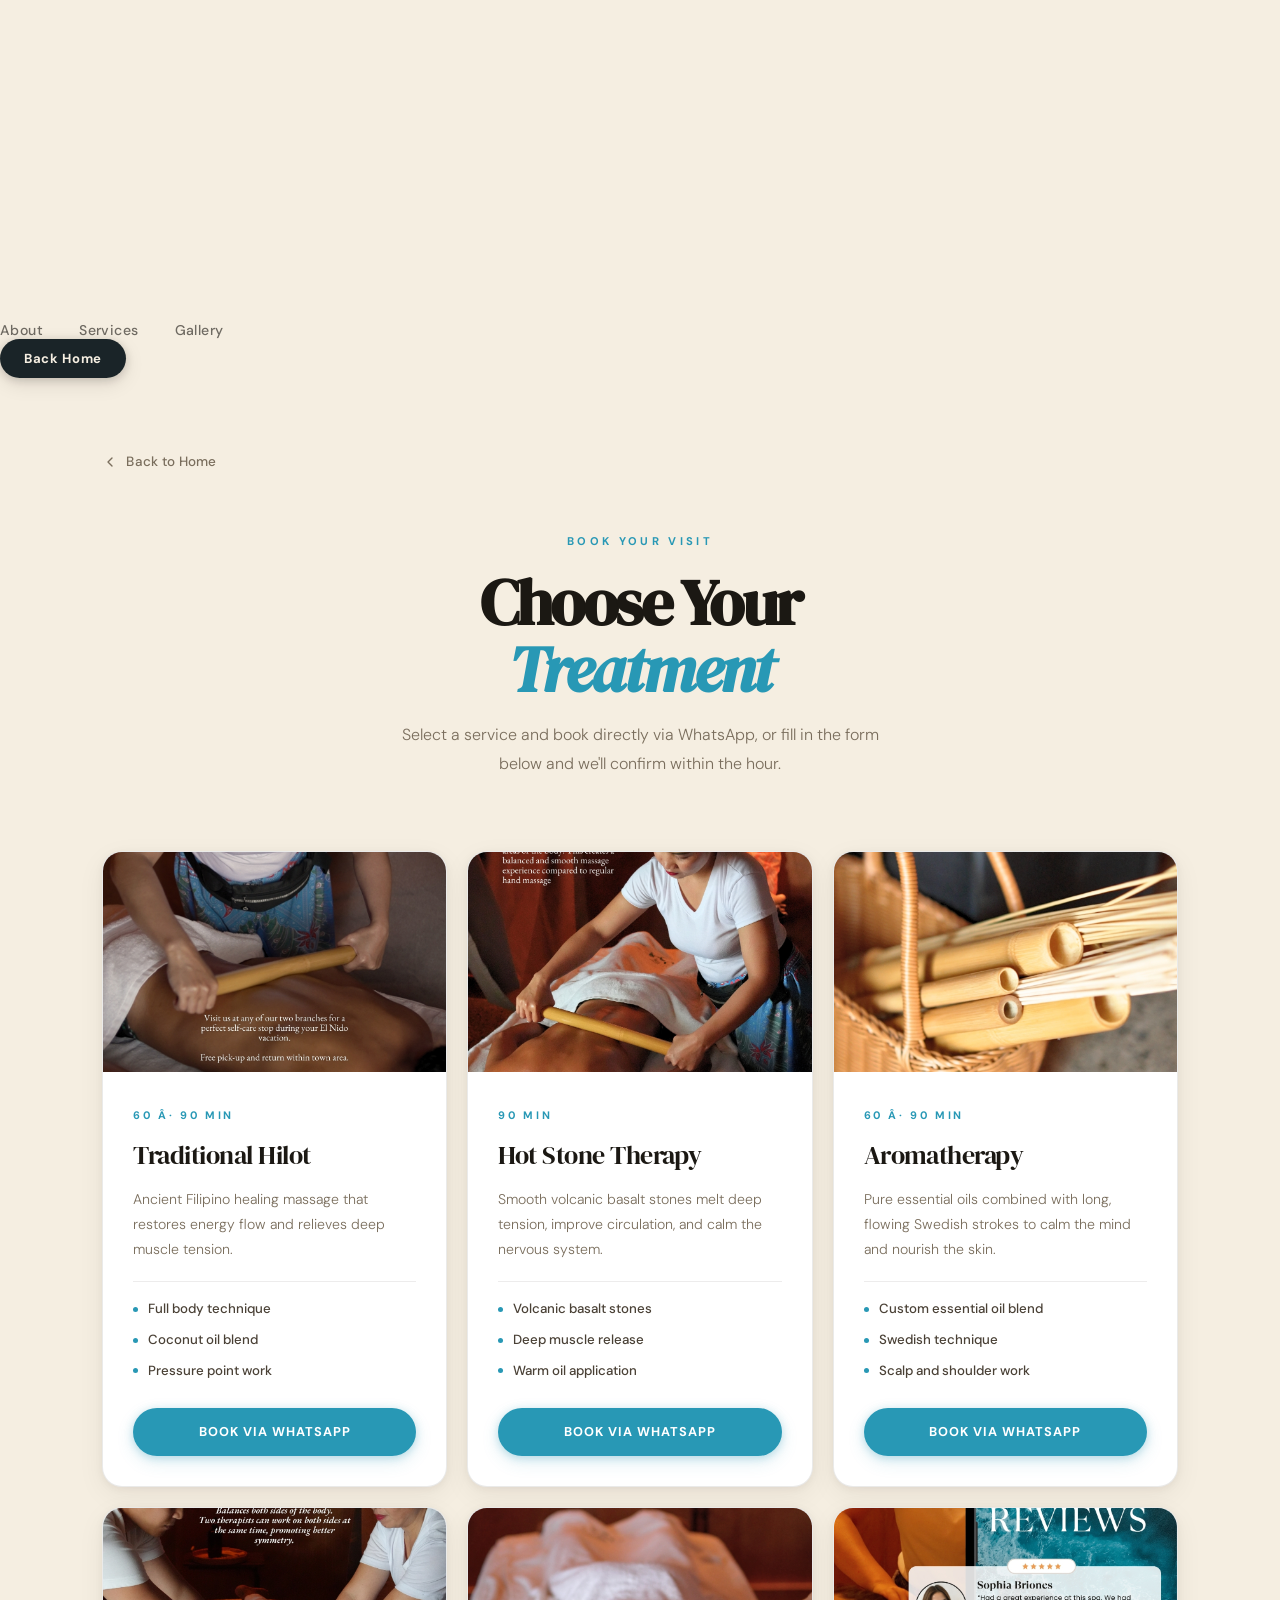
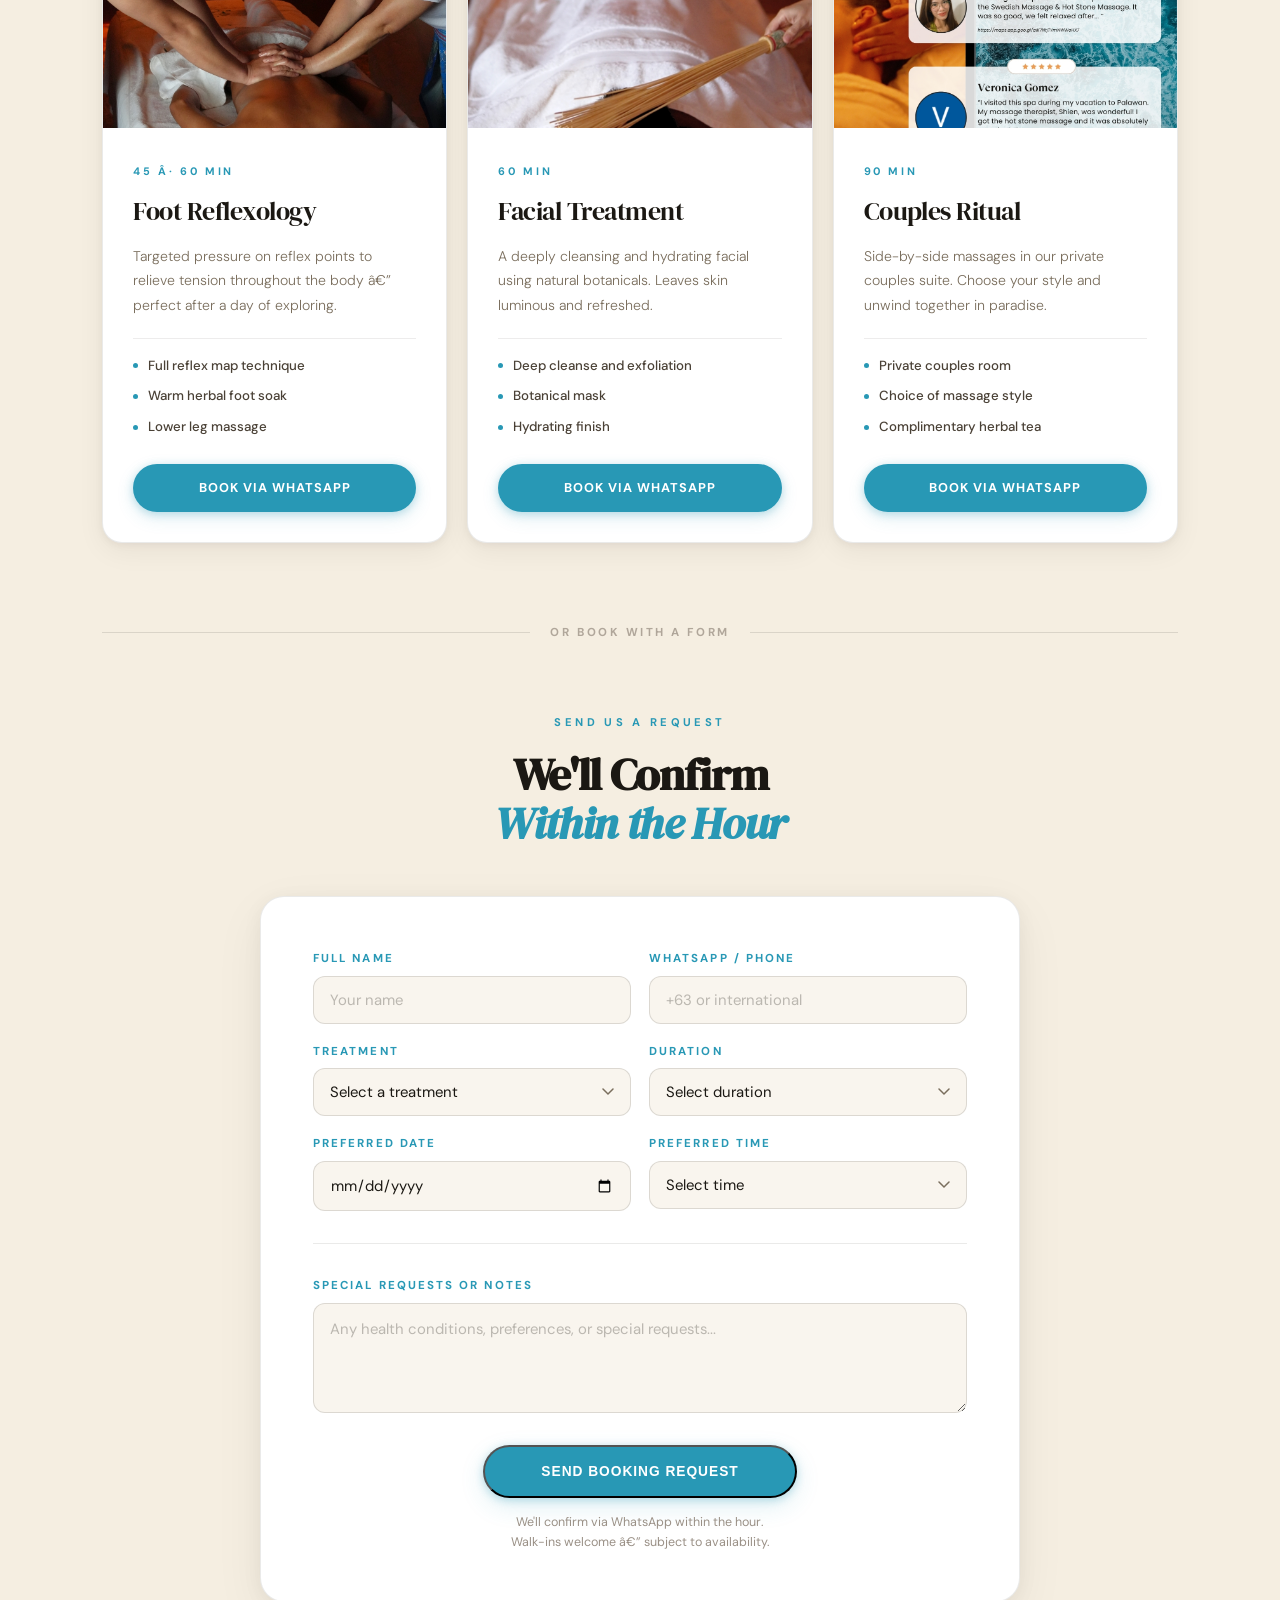
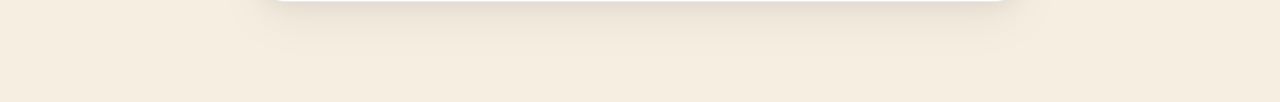
==== commit 4d0f77ff: "Update booking.html" ====
--- a/booking.html
+++ b/booking.html
@@ -13,7 +13,7 @@
     /* â”€â”€ PAGE SHELL â”€â”€â”€â”€â”€â”€â”€â”€â”€â”€â”€â”€â”€â”€â”€â”€â”€â”€â”€â”€â”€â”€â”€â”€â”€â”€â”€â”€â”€â”€â”€â”€â”€â”€â”€â”€â”€â”€â”€â”€ */
     .booking-page {
       min-height: 100vh;
-      padding: 148px 8% 100px;
+      padding: 80px 8% 100px;
       background: #F5EEE1;
     }
 
@@ -469,7 +469,7 @@
     </div>
 
     <div class="service-card">
-      <img src="assets/experience.jpg" alt="Facial Treatment" class="service-card-img">
+      <img src="assets/SnapInsta.to_653707124_882959614745240_8310037871781752845_n.jpg" alt="Facial Treatment" class="service-card-img">
       <div class="service-card-body">
         <span class="service-duration">60 min</span>
         <h2>Facial Treatment</h2>
@@ -484,7 +484,7 @@
     </div>
 
     <div class="service-card">
-      <img src="assets/room1.jpg" alt="Couples Ritual" class="service-card-img">
+      <img src="assets/SnapInsta.to_651302992_881421878232347_667495882779140226_n.jpg" alt="Couples Ritual" class="service-card-img">
       <div class="service-card-body">
         <span class="service-duration">90 min</span>
         <h2>Couples Ritual</h2>
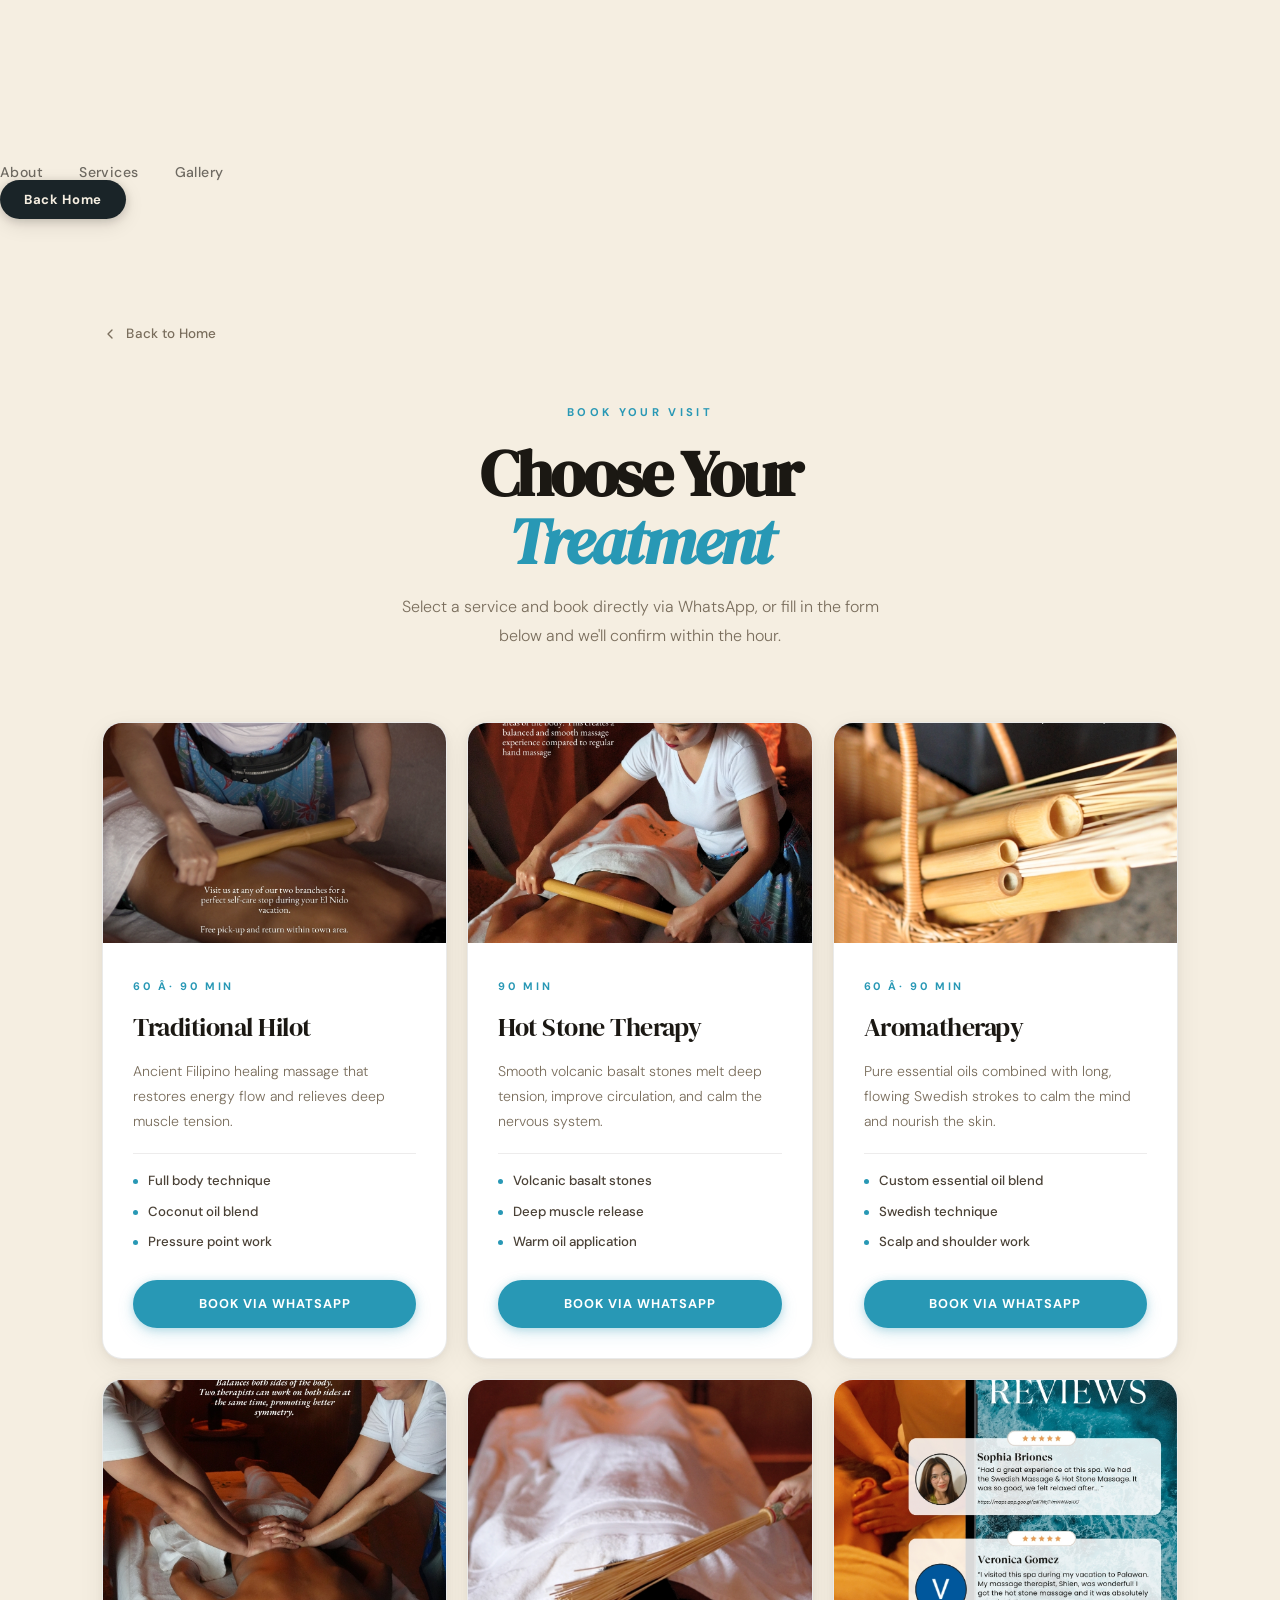
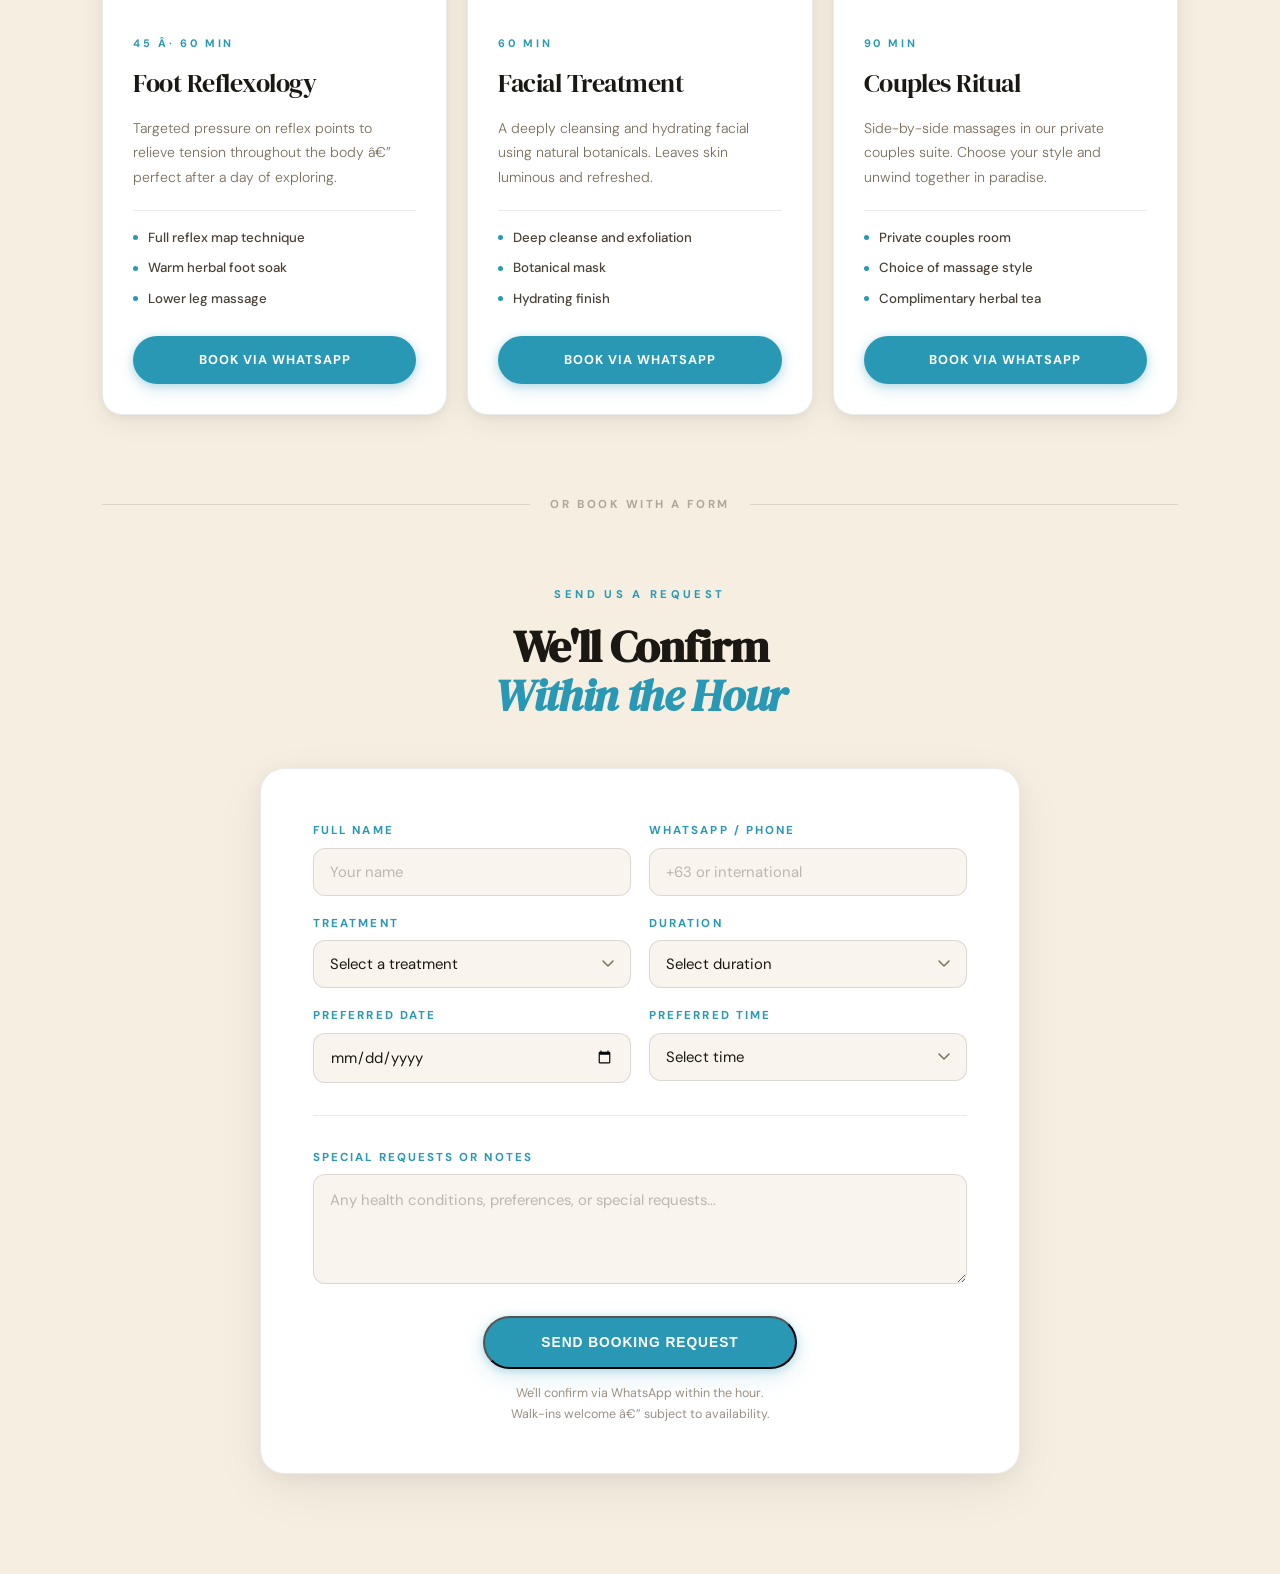
==== commit 91b3b529: "Update booking.html" ====
--- a/booking.html
+++ b/booking.html
@@ -13,7 +13,7 @@
     /* â”€â”€ PAGE SHELL â”€â”€â”€â”€â”€â”€â”€â”€â”€â”€â”€â”€â”€â”€â”€â”€â”€â”€â”€â”€â”€â”€â”€â”€â”€â”€â”€â”€â”€â”€â”€â”€â”€â”€â”€â”€â”€â”€â”€â”€ */
     .booking-page {
       min-height: 100vh;
-      padding: 80px 8% 100px;
+      padding: 110px 8% 100px;
       background: #F5EEE1;
     }
 
@@ -330,51 +330,46 @@
 
 <div class=”grain”></div>
 
-<!-- ── INLINE SVG LOGO SPRITE ── -->
-<svg xmlns=”http://www.w3.org/2000/svg” style=”display:none” aria-hidden=”true”>
-  <defs><path id=”arc” d=”M 66 190 A 124 124 0 0 1 314 190”/></defs>
-  <symbol id=”logo-oriental-spa” viewBox=”0 0 500 500”>
-    <rect width=”500” height=”500” fill=”#2A98B5”/>
-    <path d=”M 90 190 A 100 100 0 0 1 290 190” fill=”none” stroke=”rgba(255,255,255,0.62)” stroke-width=”1.3”/>
-    <path d=”M 90 190 Q 190 252 290 190” fill=”none” stroke=”rgba(255,255,255,0.62)” stroke-width=”1.3”/>
-    <text font-family=”'Gill Sans','Trebuchet MS',Arial,sans-serif” font-size=”12” letter-spacing=”6” fill=”rgba(255,255,255,0.90)” font-weight=”300”><textPath href=”#arc” startOffset=”13%”>ORIENTAL SPA</textPath></text>
-    <line x1=”174” y1=”105” x2=”210” y2=”105” stroke=”rgba(255,255,255,0.82)” stroke-width=”1.8” stroke-linecap=”round”/>
-    <text x=”190” y=”224” font-family=”'Times New Roman','Palatino Linotype',Georgia,serif” font-size=”130” fill=”white” text-anchor=”middle” font-weight=”400”>O</text>
-    <line x1=”174” y1=”282” x2=”210” y2=”282” stroke=”rgba(255,255,255,0.82)” stroke-width=”1.8” stroke-linecap=”round”/>
-    <path d=”M 287 206 C 318 178, 348 146, 324 106” fill=”none” stroke=”rgba(255,255,255,0.68)” stroke-width=”1.4”/>
-    <g transform=”translate(322,102) rotate(-16)”>
-      <path d=”M 0 18 L -72 -30 Q -92 -68,-68 -98 Q -44 -124,-14 -116 Q -4 -114,0 -106 Q 4 -114,14 -116 Q 44 -124,68 -98 Q 92 -68,72 -30 Z” fill=”none” stroke=”rgba(255,255,255,0.88)” stroke-width=”1.35”/>
-      <line x1=”0” y1=”18” x2=”-66” y2=”-26” stroke=”rgba(255,255,255,0.28)” stroke-width=”0.85”/>
-      <line x1=”0” y1=”18” x2=”-48” y2=”-80” stroke=”rgba(255,255,255,0.28)” stroke-width=”0.85”/>
-      <line x1=”0” y1=”18” x2=”-16” y2=”-114” stroke=”rgba(255,255,255,0.28)” stroke-width=”0.85”/>
-      <line x1=”0” y1=”18” x2=”0” y2=”-106” stroke=”rgba(255,255,255,0.28)” stroke-width=”0.85”/>
-      <line x1=”0” y1=”18” x2=”16” y2=”-114” stroke=”rgba(255,255,255,0.28)” stroke-width=”0.85”/>
-      <line x1=”0” y1=”18” x2=”48” y2=”-80” stroke=”rgba(255,255,255,0.28)” stroke-width=”0.85”/>
-      <line x1=”0” y1=”18” x2=”66” y2=”-26” stroke=”rgba(255,255,255,0.28)” stroke-width=”0.85”/>
-      <line x1=”0” y1=”18” x2=”0” y2=”30” stroke=”rgba(255,255,255,0.62)” stroke-width=”1.3”/>
-    </g>
-    <g transform=”translate(358,160) rotate(26)”>
-      <path d=”M 0 14 L -56 -24 Q -72 -52,-52 -76 Q -34 -96,-10 -90 Q -3 -88,0 -82 Q 3 -88,10 -90 Q 34 -96,52 -76 Q 72 -52,56 -24 Z” fill=”none” stroke=”rgba(255,255,255,0.88)” stroke-width=”1.35”/>
-      <line x1=”0” y1=”14” x2=”-50” y2=”-20” stroke=”rgba(255,255,255,0.28)” stroke-width=”0.85”/>
-      <line x1=”0” y1=”14” x2=”0” y2=”-82” stroke=”rgba(255,255,255,0.28)” stroke-width=”0.85”/>
-      <line x1=”0” y1=”14” x2=”50” y2=”-20” stroke=”rgba(255,255,255,0.28)” stroke-width=”0.85”/>
-      <line x1=”0” y1=”14” x2=”0” y2=”24” stroke=”rgba(255,255,255,0.62)” stroke-width=”1.3”/>
-    </g>
-    <g transform=”translate(316,208) rotate(44)”>
-      <path d=”M 0 11 L -42 -18 Q -54 -40,-38 -58 Q -24 -72,-7 -67 Q -2 -65,0 -60 Q 2 -65,7 -67 Q 24 -72,38 -58 Q 54 -40,42 -18 Z” fill=”none” stroke=”rgba(255,255,255,0.88)” stroke-width=”1.35”/>
-      <line x1=”0” y1=”11” x2=”-38” y2=”-16” stroke=”rgba(255,255,255,0.28)” stroke-width=”0.85”/>
-      <line x1=”0” y1=”11” x2=”0” y2=”-60” stroke=”rgba(255,255,255,0.28)” stroke-width=”0.85”/>
-      <line x1=”0” y1=”11” x2=”38” y2=”-16” stroke=”rgba(255,255,255,0.28)” stroke-width=”0.85”/>
-      <line x1=”0” y1=”11” x2=”0” y2=”20” stroke=”rgba(255,255,255,0.62)” stroke-width=”1.3”/>
-    </g>
-    <text x=”250” y=”396” font-family=”Georgia,'Palatino Linotype','Times New Roman',serif” font-size=”55” fill=”white” text-anchor=”middle” font-weight=”400”>Oriental Spa</text>
-  </symbol>
-</svg>
-
 <!-- ── NAVBAR ── -->
 <header class=”navbar scrolled”>
   <a href=”index.html” style=”display:block;width:65px;height:65px;border-radius:12px;overflow:hidden;flex-shrink:0;box-shadow:0 2px 10px rgba(40,152,181,0.30);”>
-    <svg width=”65” height=”65” viewBox=”0 0 500 500” aria-label=”Oriental Spa El Nido” style=”display:block;”><use href=”#logo-oriental-spa”/></svg>
+    <svg width=”65” height=”65” viewBox=”0 0 500 500” aria-label=”Oriental Spa El Nido” style=”display:block;” xmlns=”http://www.w3.org/2000/svg”>
+      <defs><path id=”bk-arc” d=”M 66 190 A 124 124 0 0 1 314 190”/></defs>
+      <rect width=”500” height=”500” fill=”#2A98B5”/>
+      <path d=”M 90 190 A 100 100 0 0 1 290 190” fill=”none” stroke=”rgba(255,255,255,0.62)” stroke-width=”1.3”/>
+      <path d=”M 90 190 Q 190 252 290 190” fill=”none” stroke=”rgba(255,255,255,0.62)” stroke-width=”1.3”/>
+      <text font-family=”'Gill Sans','Trebuchet MS',Arial,sans-serif” font-size=”12” letter-spacing=”6” fill=”rgba(255,255,255,0.90)” font-weight=”300”><textPath href=”#bk-arc” startOffset=”13%”>ORIENTAL SPA</textPath></text>
+      <line x1=”174” y1=”105” x2=”210” y2=”105” stroke=”rgba(255,255,255,0.82)” stroke-width=”1.8” stroke-linecap=”round”/>
+      <text x=”190” y=”224” font-family=”'Times New Roman','Palatino Linotype',Georgia,serif” font-size=”130” fill=”white” text-anchor=”middle” font-weight=”400”>O</text>
+      <line x1=”174” y1=”282” x2=”210” y2=”282” stroke=”rgba(255,255,255,0.82)” stroke-width=”1.8” stroke-linecap=”round”/>
+      <path d=”M 287 206 C 318 178, 348 146, 324 106” fill=”none” stroke=”rgba(255,255,255,0.68)” stroke-width=”1.4”/>
+      <g transform=”translate(322,102) rotate(-16)”>
+        <path d=”M 0 18 L -72 -30 Q -92 -68,-68 -98 Q -44 -124,-14 -116 Q -4 -114,0 -106 Q 4 -114,14 -116 Q 44 -124,68 -98 Q 92 -68,72 -30 Z” fill=”none” stroke=”rgba(255,255,255,0.88)” stroke-width=”1.35”/>
+        <line x1=”0” y1=”18” x2=”-66” y2=”-26” stroke=”rgba(255,255,255,0.28)” stroke-width=”0.85”/>
+        <line x1=”0” y1=”18” x2=”-48” y2=”-80” stroke=”rgba(255,255,255,0.28)” stroke-width=”0.85”/>
+        <line x1=”0” y1=”18” x2=”-16” y2=”-114” stroke=”rgba(255,255,255,0.28)” stroke-width=”0.85”/>
+        <line x1=”0” y1=”18” x2=”0” y2=”-106” stroke=”rgba(255,255,255,0.28)” stroke-width=”0.85”/>
+        <line x1=”0” y1=”18” x2=”16” y2=”-114” stroke=”rgba(255,255,255,0.28)” stroke-width=”0.85”/>
+        <line x1=”0” y1=”18” x2=”48” y2=”-80” stroke=”rgba(255,255,255,0.28)” stroke-width=”0.85”/>
+        <line x1=”0” y1=”18” x2=”66” y2=”-26” stroke=”rgba(255,255,255,0.28)” stroke-width=”0.85”/>
+        <line x1=”0” y1=”18” x2=”0” y2=”30” stroke=”rgba(255,255,255,0.62)” stroke-width=”1.3”/>
+      </g>
+      <g transform=”translate(358,160) rotate(26)”>
+        <path d=”M 0 14 L -56 -24 Q -72 -52,-52 -76 Q -34 -96,-10 -90 Q -3 -88,0 -82 Q 3 -88,10 -90 Q 34 -96,52 -76 Q 72 -52,56 -24 Z” fill=”none” stroke=”rgba(255,255,255,0.88)” stroke-width=”1.35”/>
+        <line x1=”0” y1=”14” x2=”-50” y2=”-20” stroke=”rgba(255,255,255,0.28)” stroke-width=”0.85”/>
+        <line x1=”0” y1=”14” x2=”0” y2=”-82” stroke=”rgba(255,255,255,0.28)” stroke-width=”0.85”/>
+        <line x1=”0” y1=”14” x2=”50” y2=”-20” stroke=”rgba(255,255,255,0.28)” stroke-width=”0.85”/>
+        <line x1=”0” y1=”14” x2=”0” y2=”24” stroke=”rgba(255,255,255,0.62)” stroke-width=”1.3”/>
+      </g>
+      <g transform=”translate(316,208) rotate(44)”>
+        <path d=”M 0 11 L -42 -18 Q -54 -40,-38 -58 Q -24 -72,-7 -67 Q -2 -65,0 -60 Q 2 -65,7 -67 Q 24 -72,38 -58 Q 54 -40,42 -18 Z” fill=”none” stroke=”rgba(255,255,255,0.88)” stroke-width=”1.35”/>
+        <line x1=”0” y1=”11” x2=”-38” y2=”-16” stroke=”rgba(255,255,255,0.28)” stroke-width=”0.85”/>
+        <line x1=”0” y1=”11” x2=”0” y2=”-60” stroke=”rgba(255,255,255,0.28)” stroke-width=”0.85”/>
+        <line x1=”0” y1=”11” x2=”38” y2=”-16” stroke=”rgba(255,255,255,0.28)” stroke-width=”0.85”/>
+        <line x1=”0” y1=”11” x2=”0” y2=”20” stroke=”rgba(255,255,255,0.62)” stroke-width=”1.3”/>
+      </g>
+      <text x=”250” y=”396” font-family=”Georgia,'Palatino Linotype','Times New Roman',serif” font-size=”55” fill=”white” text-anchor=”middle” font-weight=”400”>Oriental Spa</text>
+    </svg>
   </a>
 
   <nav>
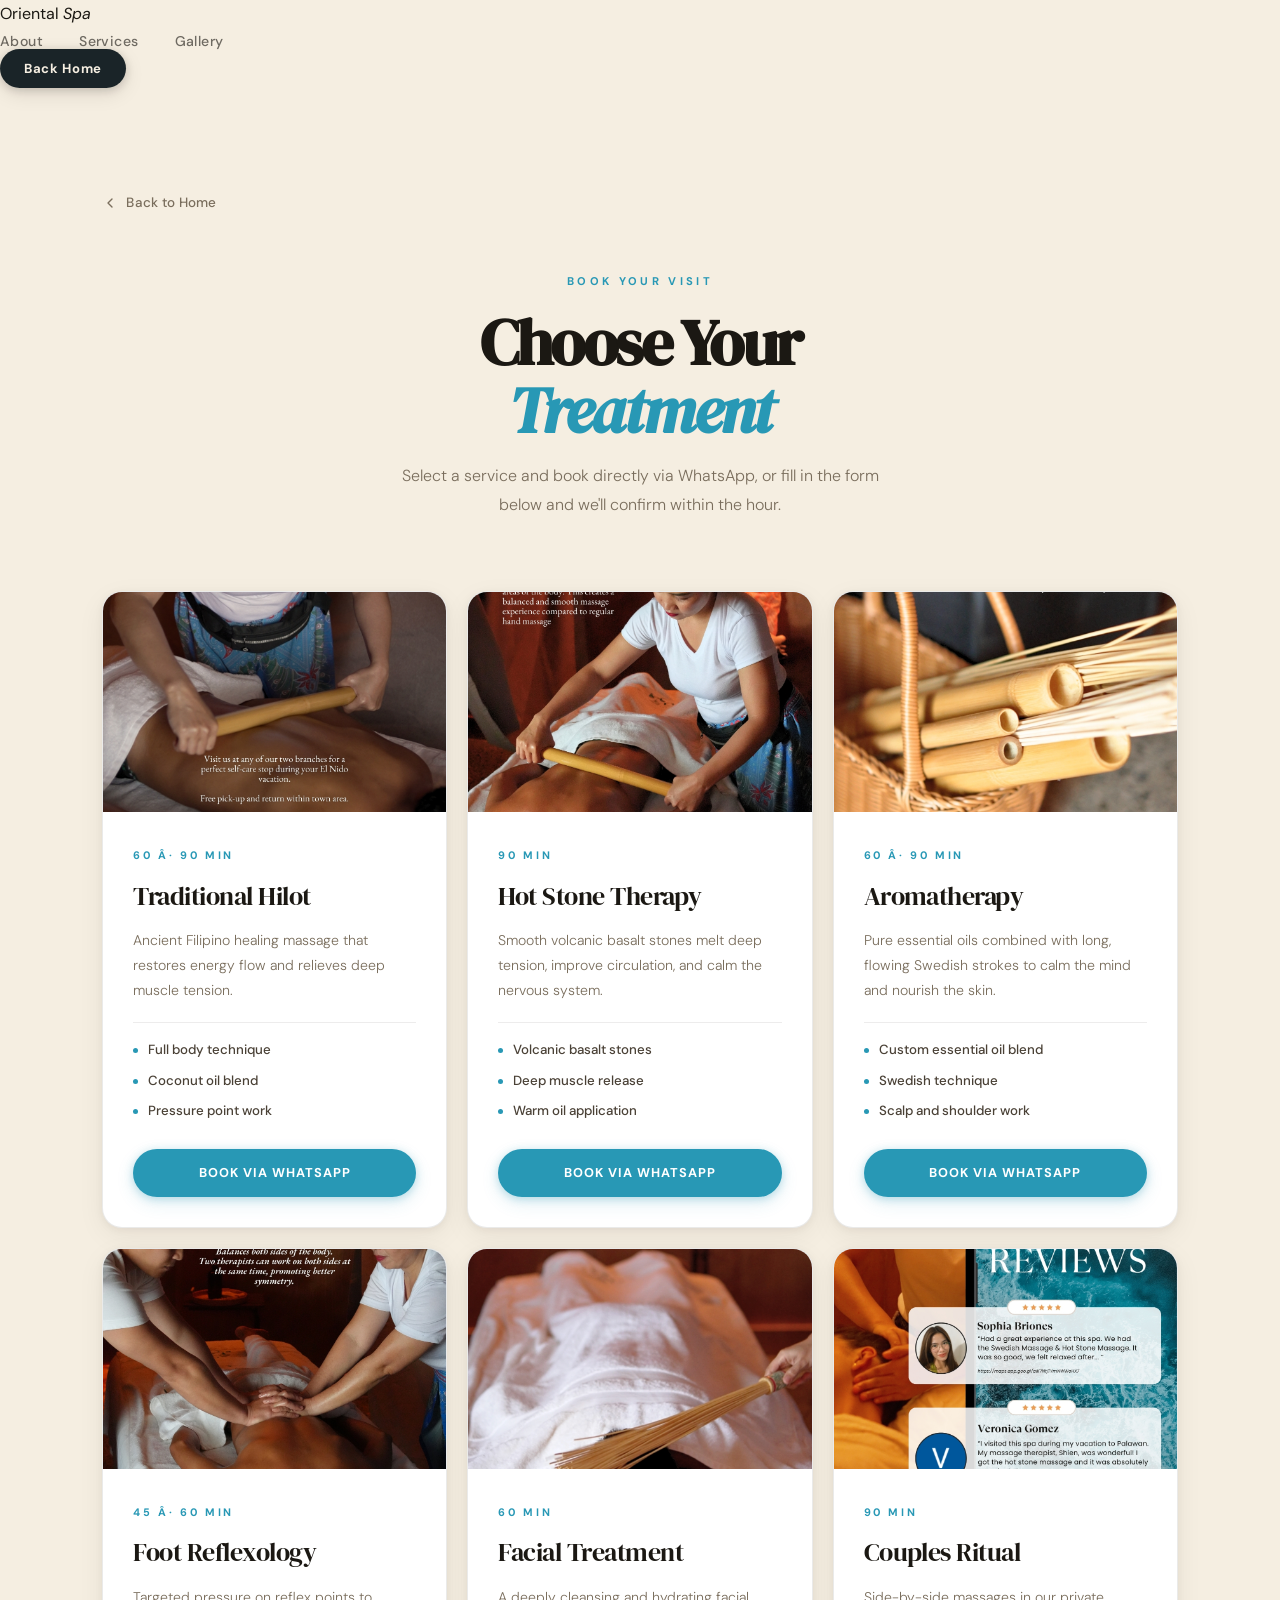
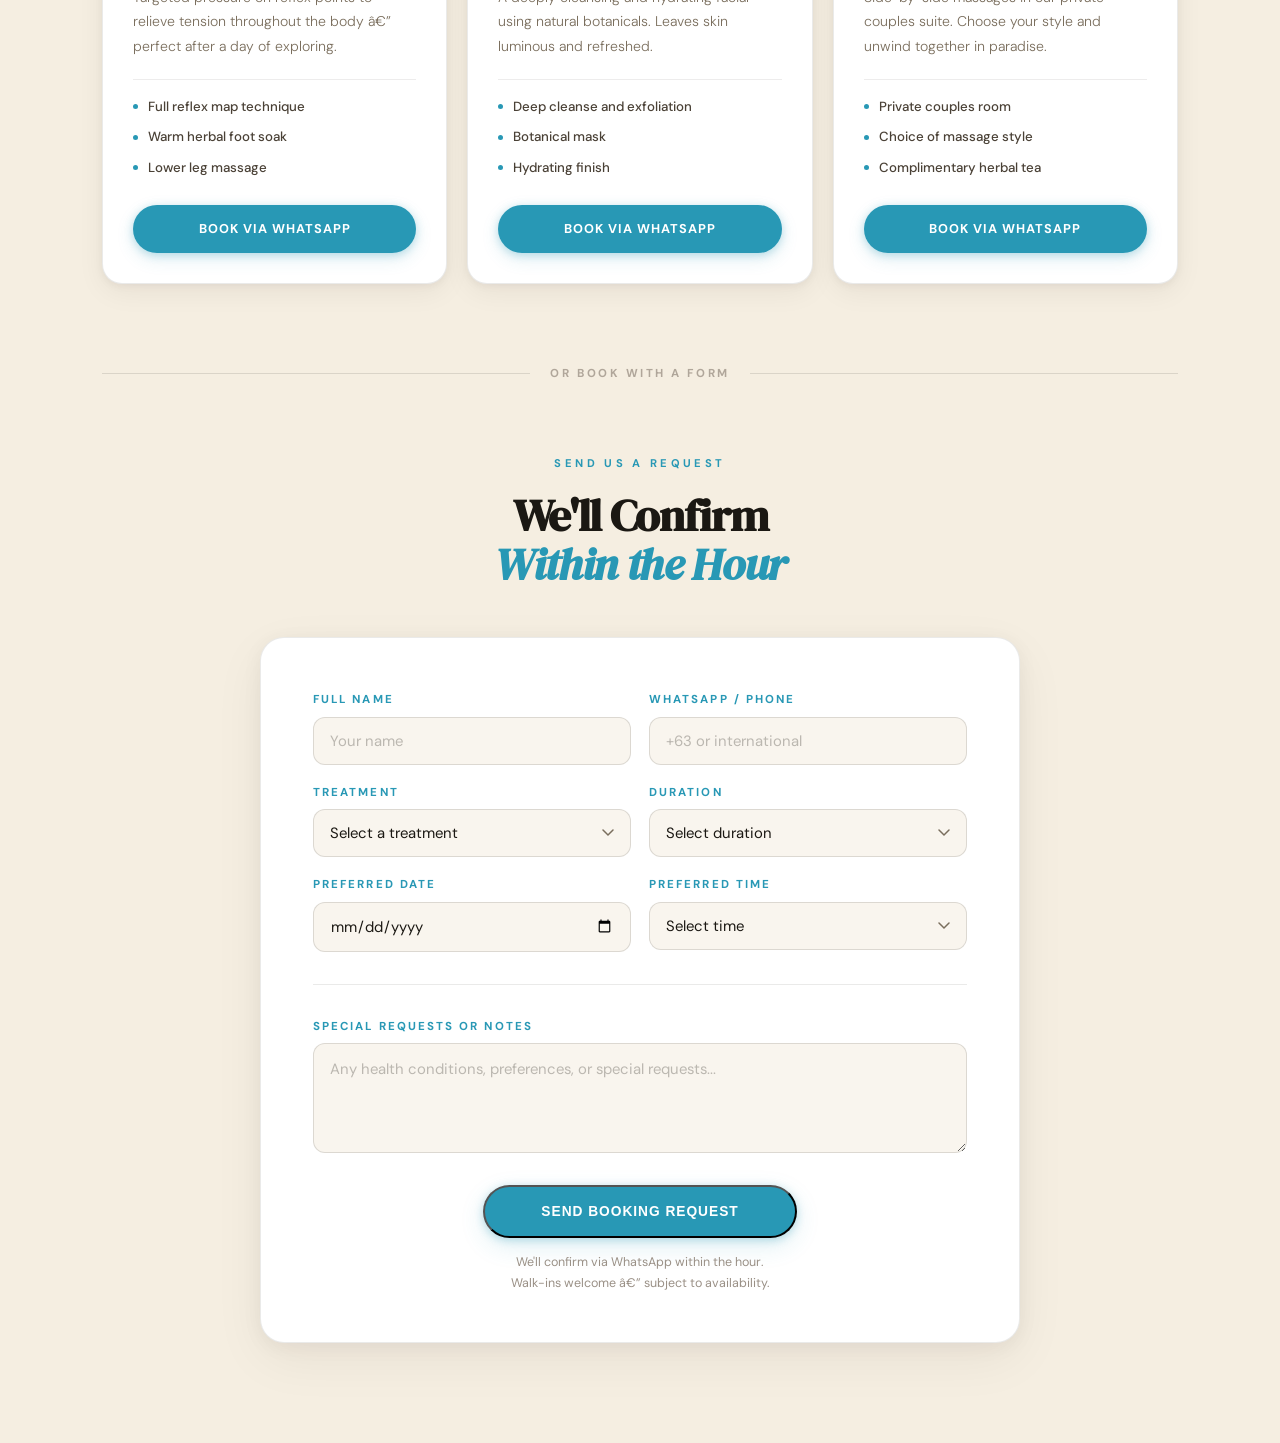
==== commit 17dd0103: "Update booking.html" ====
--- a/booking.html
+++ b/booking.html
@@ -332,45 +332,7 @@
 
 <!-- ── NAVBAR ── -->
 <header class=”navbar scrolled”>
-  <a href=”index.html” style=”display:block;width:65px;height:65px;border-radius:12px;overflow:hidden;flex-shrink:0;box-shadow:0 2px 10px rgba(40,152,181,0.30);”>
-    <svg width=”65” height=”65” viewBox=”0 0 500 500” aria-label=”Oriental Spa El Nido” style=”display:block;” xmlns=”http://www.w3.org/2000/svg”>
-      <defs><path id=”bk-arc” d=”M 66 190 A 124 124 0 0 1 314 190”/></defs>
-      <rect width=”500” height=”500” fill=”#2A98B5”/>
-      <path d=”M 90 190 A 100 100 0 0 1 290 190” fill=”none” stroke=”rgba(255,255,255,0.62)” stroke-width=”1.3”/>
-      <path d=”M 90 190 Q 190 252 290 190” fill=”none” stroke=”rgba(255,255,255,0.62)” stroke-width=”1.3”/>
-      <text font-family=”'Gill Sans','Trebuchet MS',Arial,sans-serif” font-size=”12” letter-spacing=”6” fill=”rgba(255,255,255,0.90)” font-weight=”300”><textPath href=”#bk-arc” startOffset=”13%”>ORIENTAL SPA</textPath></text>
-      <line x1=”174” y1=”105” x2=”210” y2=”105” stroke=”rgba(255,255,255,0.82)” stroke-width=”1.8” stroke-linecap=”round”/>
-      <text x=”190” y=”224” font-family=”'Times New Roman','Palatino Linotype',Georgia,serif” font-size=”130” fill=”white” text-anchor=”middle” font-weight=”400”>O</text>
-      <line x1=”174” y1=”282” x2=”210” y2=”282” stroke=”rgba(255,255,255,0.82)” stroke-width=”1.8” stroke-linecap=”round”/>
-      <path d=”M 287 206 C 318 178, 348 146, 324 106” fill=”none” stroke=”rgba(255,255,255,0.68)” stroke-width=”1.4”/>
-      <g transform=”translate(322,102) rotate(-16)”>
-        <path d=”M 0 18 L -72 -30 Q -92 -68,-68 -98 Q -44 -124,-14 -116 Q -4 -114,0 -106 Q 4 -114,14 -116 Q 44 -124,68 -98 Q 92 -68,72 -30 Z” fill=”none” stroke=”rgba(255,255,255,0.88)” stroke-width=”1.35”/>
-        <line x1=”0” y1=”18” x2=”-66” y2=”-26” stroke=”rgba(255,255,255,0.28)” stroke-width=”0.85”/>
-        <line x1=”0” y1=”18” x2=”-48” y2=”-80” stroke=”rgba(255,255,255,0.28)” stroke-width=”0.85”/>
-        <line x1=”0” y1=”18” x2=”-16” y2=”-114” stroke=”rgba(255,255,255,0.28)” stroke-width=”0.85”/>
-        <line x1=”0” y1=”18” x2=”0” y2=”-106” stroke=”rgba(255,255,255,0.28)” stroke-width=”0.85”/>
-        <line x1=”0” y1=”18” x2=”16” y2=”-114” stroke=”rgba(255,255,255,0.28)” stroke-width=”0.85”/>
-        <line x1=”0” y1=”18” x2=”48” y2=”-80” stroke=”rgba(255,255,255,0.28)” stroke-width=”0.85”/>
-        <line x1=”0” y1=”18” x2=”66” y2=”-26” stroke=”rgba(255,255,255,0.28)” stroke-width=”0.85”/>
-        <line x1=”0” y1=”18” x2=”0” y2=”30” stroke=”rgba(255,255,255,0.62)” stroke-width=”1.3”/>
-      </g>
-      <g transform=”translate(358,160) rotate(26)”>
-        <path d=”M 0 14 L -56 -24 Q -72 -52,-52 -76 Q -34 -96,-10 -90 Q -3 -88,0 -82 Q 3 -88,10 -90 Q 34 -96,52 -76 Q 72 -52,56 -24 Z” fill=”none” stroke=”rgba(255,255,255,0.88)” stroke-width=”1.35”/>
-        <line x1=”0” y1=”14” x2=”-50” y2=”-20” stroke=”rgba(255,255,255,0.28)” stroke-width=”0.85”/>
-        <line x1=”0” y1=”14” x2=”0” y2=”-82” stroke=”rgba(255,255,255,0.28)” stroke-width=”0.85”/>
-        <line x1=”0” y1=”14” x2=”50” y2=”-20” stroke=”rgba(255,255,255,0.28)” stroke-width=”0.85”/>
-        <line x1=”0” y1=”14” x2=”0” y2=”24” stroke=”rgba(255,255,255,0.62)” stroke-width=”1.3”/>
-      </g>
-      <g transform=”translate(316,208) rotate(44)”>
-        <path d=”M 0 11 L -42 -18 Q -54 -40,-38 -58 Q -24 -72,-7 -67 Q -2 -65,0 -60 Q 2 -65,7 -67 Q 24 -72,38 -58 Q 54 -40,42 -18 Z” fill=”none” stroke=”rgba(255,255,255,0.88)” stroke-width=”1.35”/>
-        <line x1=”0” y1=”11” x2=”-38” y2=”-16” stroke=”rgba(255,255,255,0.28)” stroke-width=”0.85”/>
-        <line x1=”0” y1=”11” x2=”0” y2=”-60” stroke=”rgba(255,255,255,0.28)” stroke-width=”0.85”/>
-        <line x1=”0” y1=”11” x2=”38” y2=”-16” stroke=”rgba(255,255,255,0.28)” stroke-width=”0.85”/>
-        <line x1=”0” y1=”11” x2=”0” y2=”20” stroke=”rgba(255,255,255,0.62)” stroke-width=”1.3”/>
-      </g>
-      <text x=”250” y=”396” font-family=”Georgia,'Palatino Linotype','Times New Roman',serif” font-size=”55” fill=”white” text-anchor=”middle” font-weight=”400”>Oriental Spa</text>
-    </svg>
-  </a>
+  <a href=”index.html” class=”logo-text”>Oriental <em>Spa</em></a>
 
   <nav>
     <ul class="nav-links">
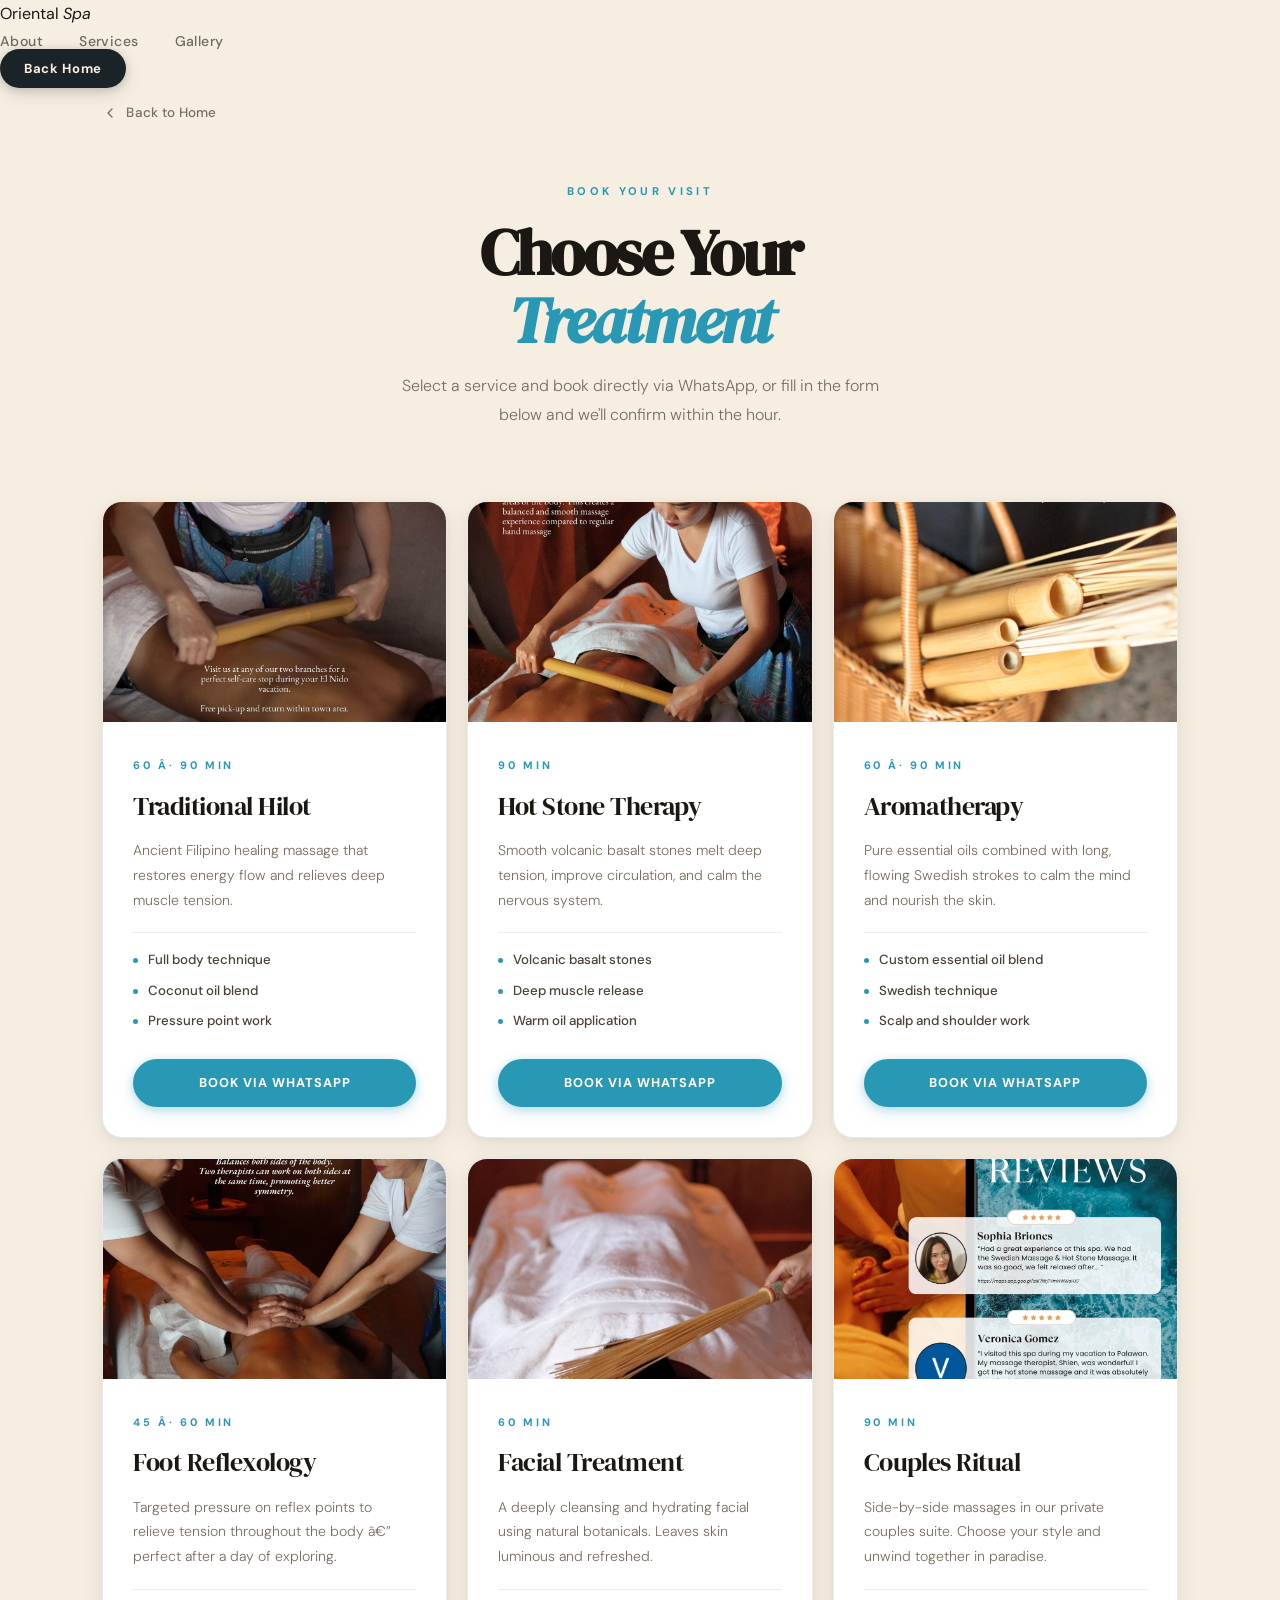
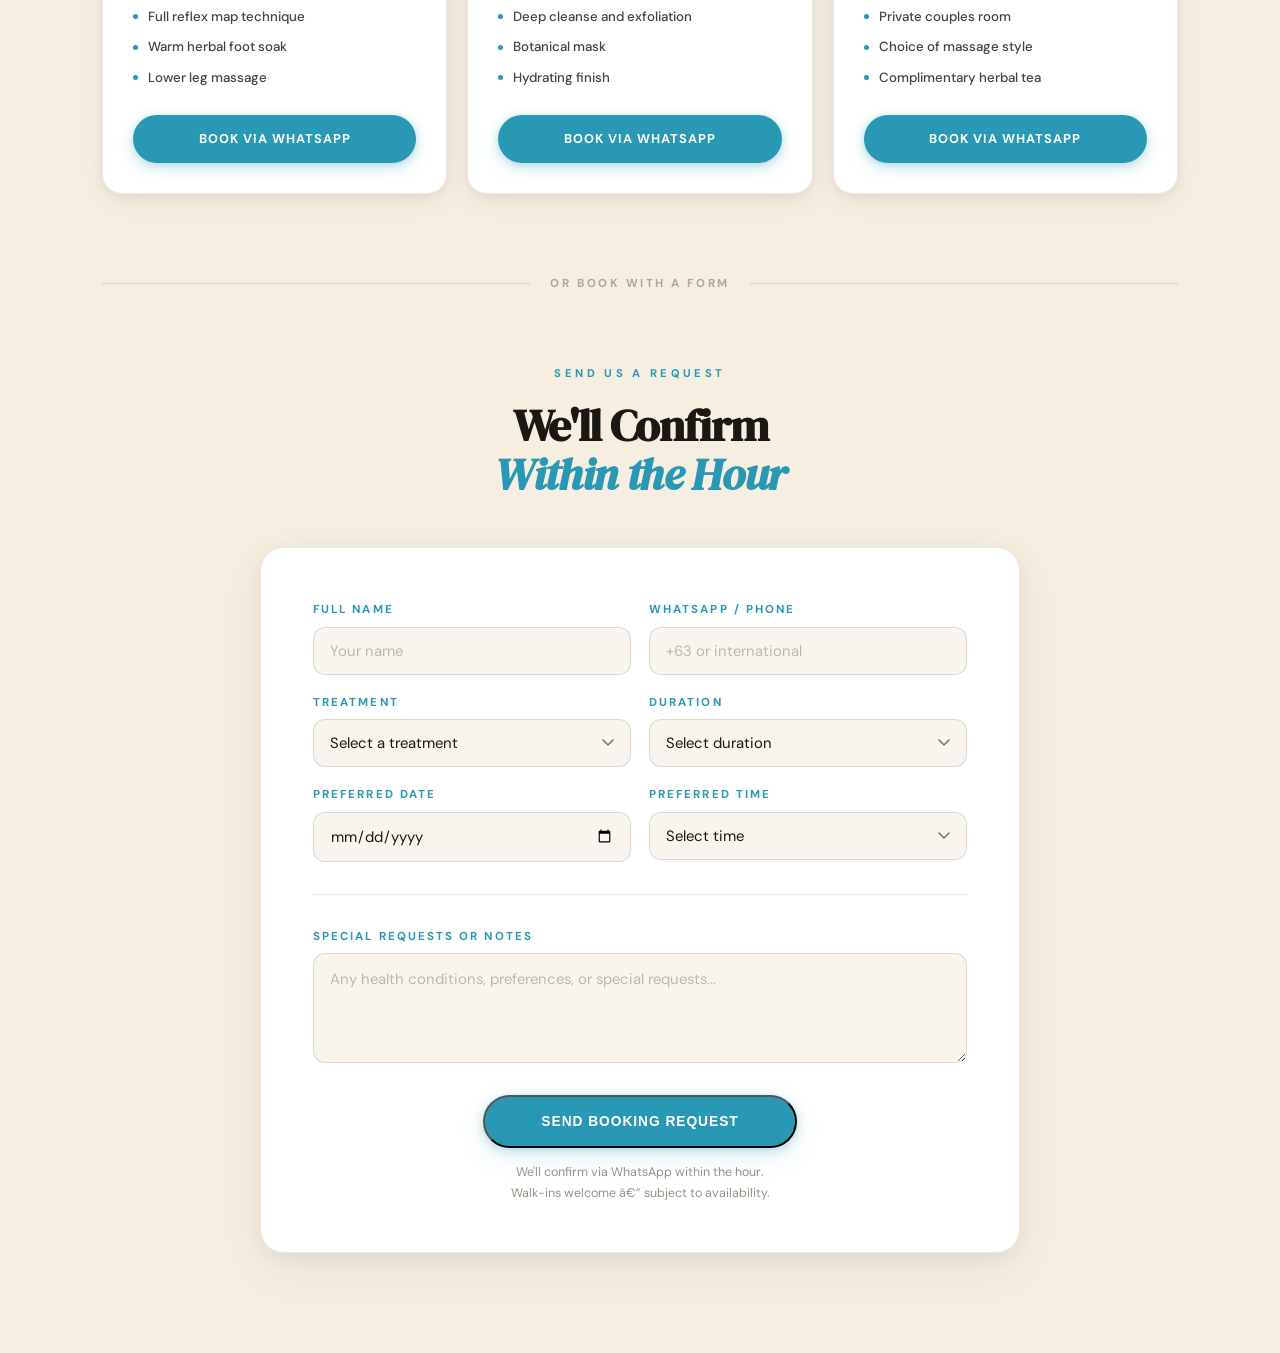
==== commit b1e40c7a: "Update booking.html" ====
--- a/booking.html
+++ b/booking.html
@@ -13,7 +13,7 @@
     /* â”€â”€ PAGE SHELL â”€â”€â”€â”€â”€â”€â”€â”€â”€â”€â”€â”€â”€â”€â”€â”€â”€â”€â”€â”€â”€â”€â”€â”€â”€â”€â”€â”€â”€â”€â”€â”€â”€â”€â”€â”€â”€â”€â”€â”€ */
     .booking-page {
       min-height: 100vh;
-      padding: 110px 8% 100px;
+      padding: 20px 8% 100px;
       background: #F5EEE1;
     }
 
@@ -319,7 +319,7 @@
     }
 
     @media (max-width: 768px) {
-      .booking-page   { padding: 120px 6% 72px; }
+      .booking-page   { padding: 20px 6% 72px; }
       .form-row       { grid-template-columns: 1fr; }
       .booking-form   { padding: 32px 24px 28px; }
       .services-grid  { grid-template-columns: 1fr; }
@@ -331,7 +331,7 @@
 <div class=”grain”></div>
 
 <!-- ── NAVBAR ── -->
-<header class=”navbar scrolled”>
+<header class=”navbar scrolled” style=”position:fixed!important;top:0!important;width:100%!important;”>
   <a href=”index.html” class=”logo-text”>Oriental <em>Spa</em></a>
 
   <nav>
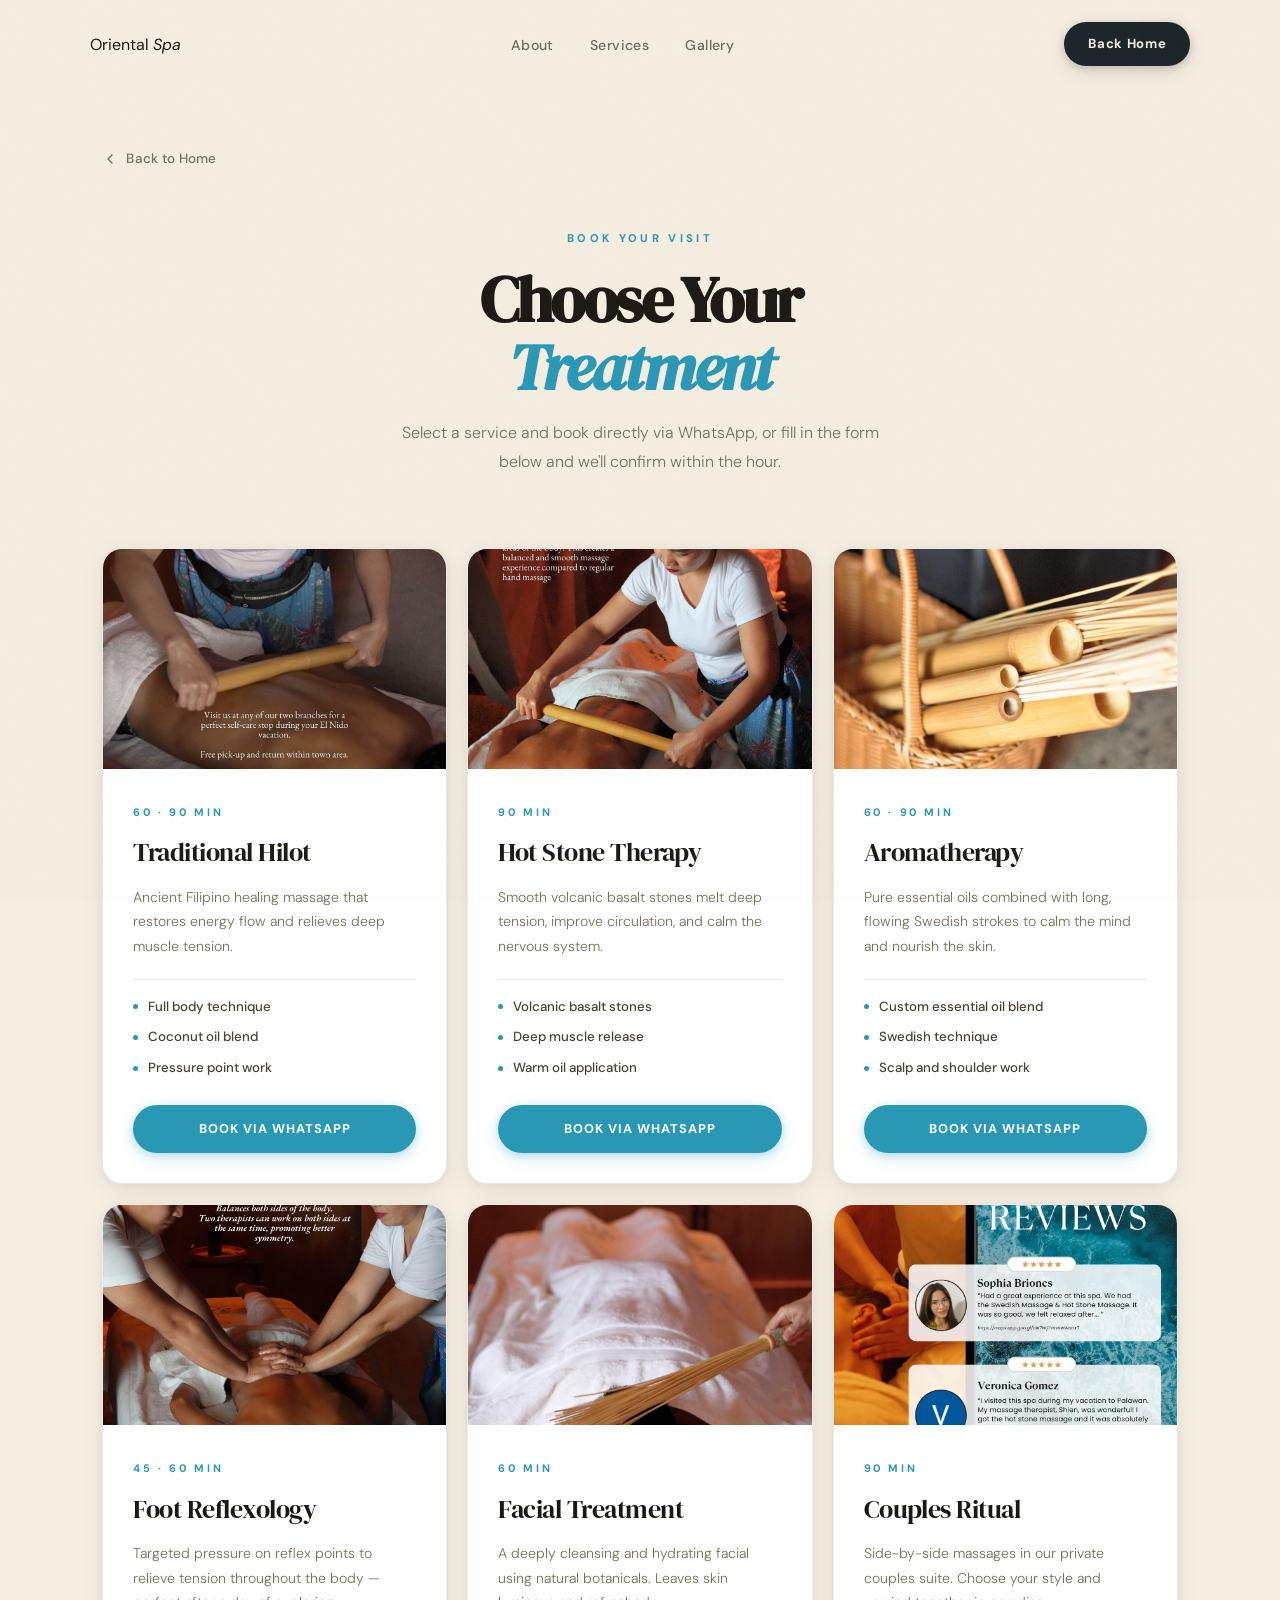
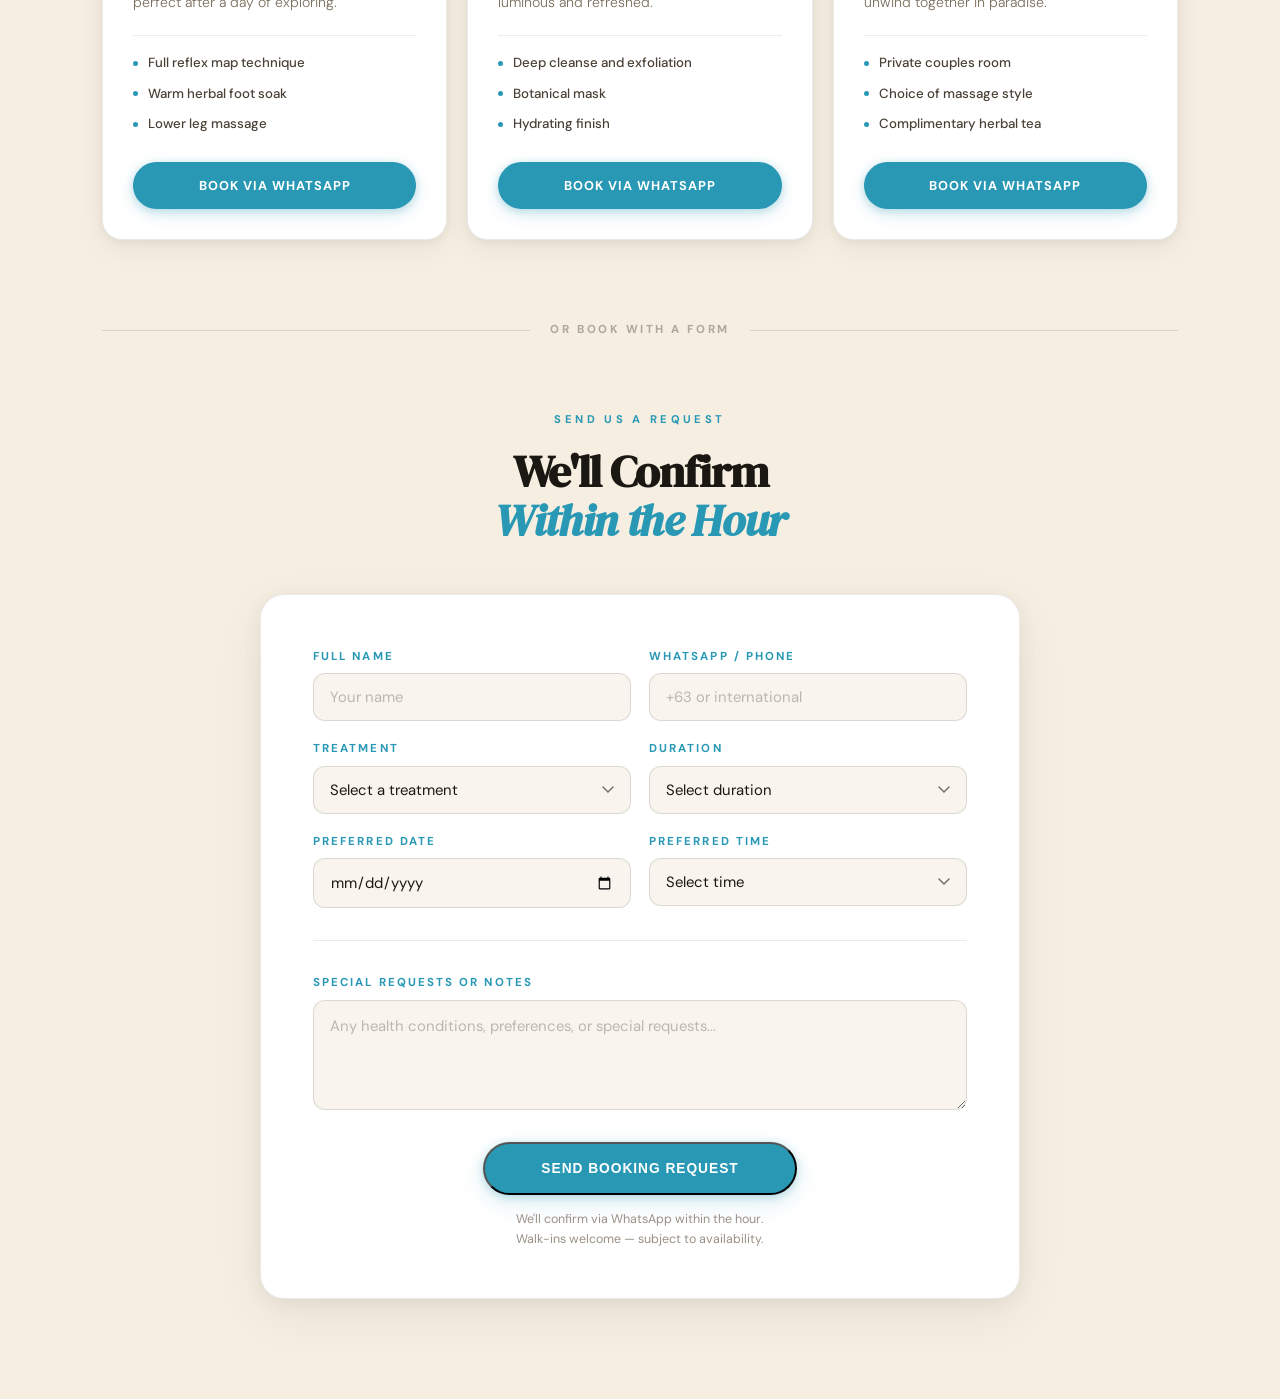
==== commit 8fdaad06: "Update booking.html" ====
--- a/booking.html
+++ b/booking.html
@@ -1,4 +1,4 @@
-﻿<!DOCTYPE html>
+<!DOCTYPE html>
 <html lang="en">
 <head>
   <meta charset="UTF-8"/>
@@ -10,14 +10,14 @@
   <link href="https://fonts.googleapis.com/css2?family=DM+Serif+Display:ital@0;1&family=DM+Sans:ital,opsz,wght@0,9..40,300;0,9..40,400;0,9..40,500;0,9..40,600;0,9..40,700;1,9..40,300&display=swap" rel="stylesheet">
 
   <style>
-    /* â”€â”€ PAGE SHELL â”€â”€â”€â”€â”€â”€â”€â”€â”€â”€â”€â”€â”€â”€â”€â”€â”€â”€â”€â”€â”€â”€â”€â”€â”€â”€â”€â”€â”€â”€â”€â”€â”€â”€â”€â”€â”€â”€â”€â”€ */
+    /* ── PAGE SHELL ── */
     .booking-page {
       min-height: 100vh;
-      padding: 20px 8% 100px;
+      padding: 148px 8% 100px;
       background: #F5EEE1;
     }
 
-    /* â”€â”€ BACK LINK â”€â”€â”€â”€â”€â”€â”€â”€â”€â”€â”€â”€â”€â”€â”€â”€â”€â”€â”€â”€â”€â”€â”€â”€â”€â”€â”€â”€â”€â”€â”€â”€â”€â”€â”€â”€â”€â”€â”€â”€â”€ */
+    /* ── BACK LINK ── */
     .back-link {
       display: inline-flex;
       align-items: center;
@@ -37,7 +37,7 @@
     .back-link:hover svg { transform: translateX(-3px); }
     .back-link:focus-visible { outline: 2px solid #2898B5; outline-offset: 3px; }
 
-    /* â”€â”€ HEADER â”€â”€â”€â”€â”€â”€â”€â”€â”€â”€â”€â”€â”€â”€â”€â”€â”€â”€â”€â”€â”€â”€â”€â”€â”€â”€â”€â”€â”€â”€â”€â”€â”€â”€â”€â”€â”€â”€â”€â”€â”€â”€â”€â”€ */
+    /* ── HEADER ── */
     .booking-header {
       text-align: center;
       margin-bottom: 72px;
@@ -66,7 +66,7 @@
       margin: 0 auto;
     }
 
-    /* â”€â”€ SERVICE CARDS â”€â”€â”€â”€â”€â”€â”€â”€â”€â”€â”€â”€â”€â”€â”€â”€â”€â”€â”€â”€â”€â”€â”€â”€â”€â”€â”€â”€â”€â”€â”€â”€â”€â”€â”€â”€â”€ */
+    /* ── SERVICE CARDS ── */
     .services-grid {
       display: grid;
       grid-template-columns: repeat(auto-fit, minmax(320px, 1fr));
@@ -176,7 +176,7 @@
     .book-service-btn:active { transform: scale(0.97); }
     .book-service-btn:focus-visible { outline: 2px solid #2898B5; outline-offset: 3px; }
 
-    /* â”€â”€ FORM SECTION â”€â”€â”€â”€â”€â”€â”€â”€â”€â”€â”€â”€â”€â”€â”€â”€â”€â”€â”€â”€â”€â”€â”€â”€â”€â”€â”€â”€â”€â”€â”€â”€â”€â”€â”€â”€â”€â”€ */
+    /* ── FORM SECTION ── */
     .booking-form-wrap {
       max-width: 760px;
       margin: 0 auto;
@@ -298,7 +298,7 @@
       line-height: 1.65;
     }
 
-    /* â”€â”€ DIVIDER â”€â”€â”€â”€â”€â”€â”€â”€â”€â”€â”€â”€â”€â”€â”€â”€â”€â”€â”€â”€â”€â”€â”€â”€â”€â”€â”€â”€â”€â”€â”€â”€â”€â”€â”€â”€â”€â”€â”€â”€â”€â”€â”€ */
+    /* ── DIVIDER ── */
     .section-divider {
       display: flex;
       align-items: center;
@@ -319,7 +319,7 @@
     }
 
     @media (max-width: 768px) {
-      .booking-page   { padding: 20px 6% 72px; }
+      .booking-page   { padding: 120px 6% 72px; }
       .form-row       { grid-template-columns: 1fr; }
       .booking-form   { padding: 32px 24px 28px; }
       .services-grid  { grid-template-columns: 1fr; }
@@ -328,11 +328,11 @@
 </head>
 <body>
 
-<div class=”grain”></div>
+<div class="grain"></div>
 
 <!-- ── NAVBAR ── -->
-<header class=”navbar scrolled” style=”position:fixed!important;top:0!important;width:100%!important;”>
-  <a href=”index.html” class=”logo-text”>Oriental <em>Spa</em></a>
+<header class="navbar scrolled">
+  <a href="index.html" class="logo-text">Oriental <em>Spa</em></a>
 
   <nav>
     <ul class="nav-links">
@@ -345,7 +345,7 @@
   <a href="index.html" class="nav-btn">Back Home</a>
 </header>
 
-<!-- â”€â”€ BOOKING PAGE â”€â”€ -->
+<!-- ── BOOKING PAGE ── -->
 <section class="booking-page">
 
   <a href="index.html" class="back-link">
@@ -368,7 +368,7 @@
     <div class="service-card">
       <img src="assets/SnapInsta.to_653063728_882959604745241_603088372594473141_n.jpg" alt="Traditional Hilot" class="service-card-img">
       <div class="service-card-body">
-        <span class="service-duration">60 Â· 90 min</span>
+        <span class="service-duration">60 · 90 min</span>
         <h2>Traditional Hilot</h2>
         <p>Ancient Filipino healing massage that restores energy flow and relieves deep muscle tension.</p>
         <ul class="service-includes">
@@ -398,7 +398,7 @@
     <div class="service-card">
       <img src="assets/SnapInsta.to_651723610_882959624745239_2095488004697478689_n.jpg" alt="Aromatherapy" class="service-card-img">
       <div class="service-card-body">
-        <span class="service-duration">60 Â· 90 min</span>
+        <span class="service-duration">60 · 90 min</span>
         <h2>Aromatherapy</h2>
         <p>Pure essential oils combined with long, flowing Swedish strokes to calm the mind and nourish the skin.</p>
         <ul class="service-includes">
@@ -413,9 +413,9 @@
     <div class="service-card">
       <img src="assets/SnapInsta.to_642861831_872527775788424_1753979691193599435_n.jpg" alt="Foot Reflexology" class="service-card-img">
       <div class="service-card-body">
-        <span class="service-duration">45 Â· 60 min</span>
+        <span class="service-duration">45 · 60 min</span>
         <h2>Foot Reflexology</h2>
-        <p>Targeted pressure on reflex points to relieve tension throughout the body â€” perfect after a day of exploring.</p>
+        <p>Targeted pressure on reflex points to relieve tension throughout the body — perfect after a day of exploring.</p>
         <ul class="service-includes">
           <li>Full reflex map technique</li>
           <li>Warm herbal foot soak</li>
@@ -534,7 +534,7 @@
 
       <div class="form-submit">
         <button type="submit" class="btn-primary">Send Booking Request</button>
-        <p class="form-note">We'll confirm via WhatsApp within the hour.<br/>Walk-ins welcome â€” subject to availability.</p>
+        <p class="form-note">We'll confirm via WhatsApp within the hour.<br/>Walk-ins welcome — subject to availability.</p>
       </div>
 
     </form>
@@ -561,4 +561,3 @@
 </script>
 </body>
 </html>
-
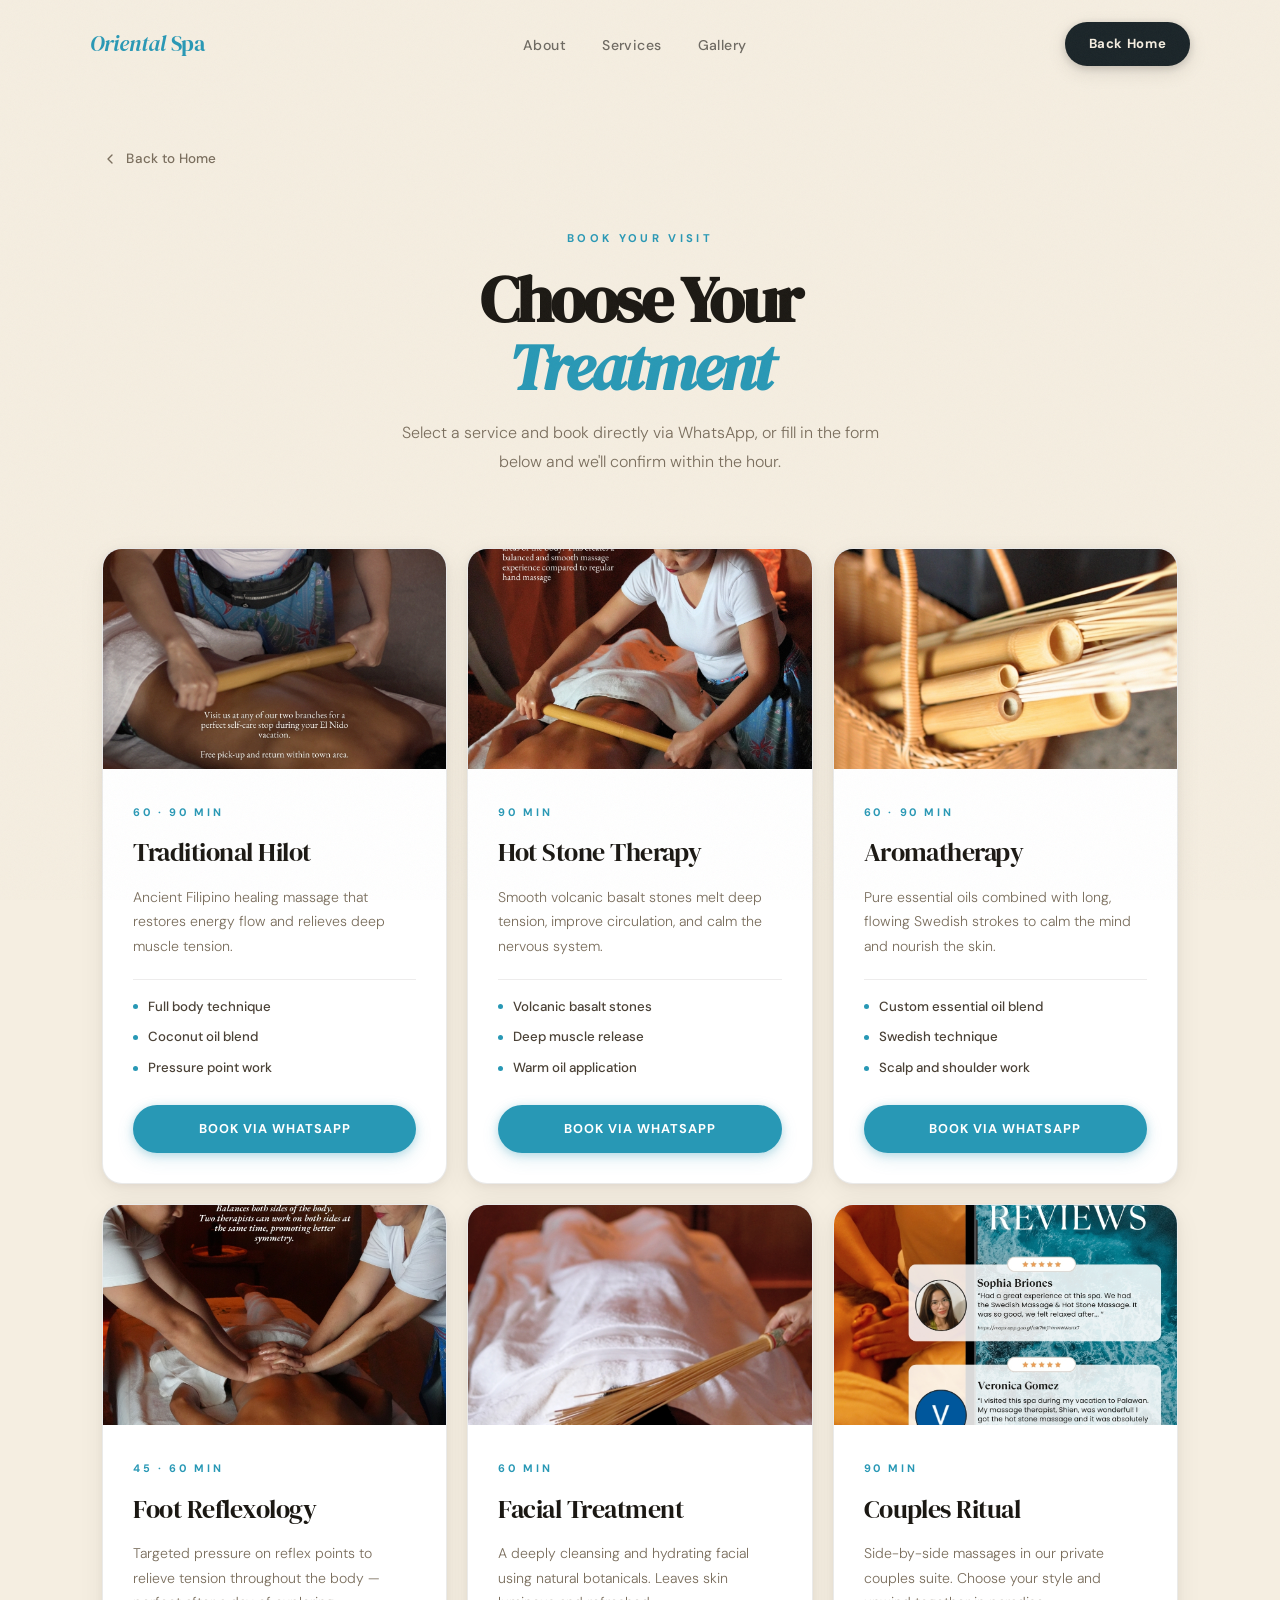
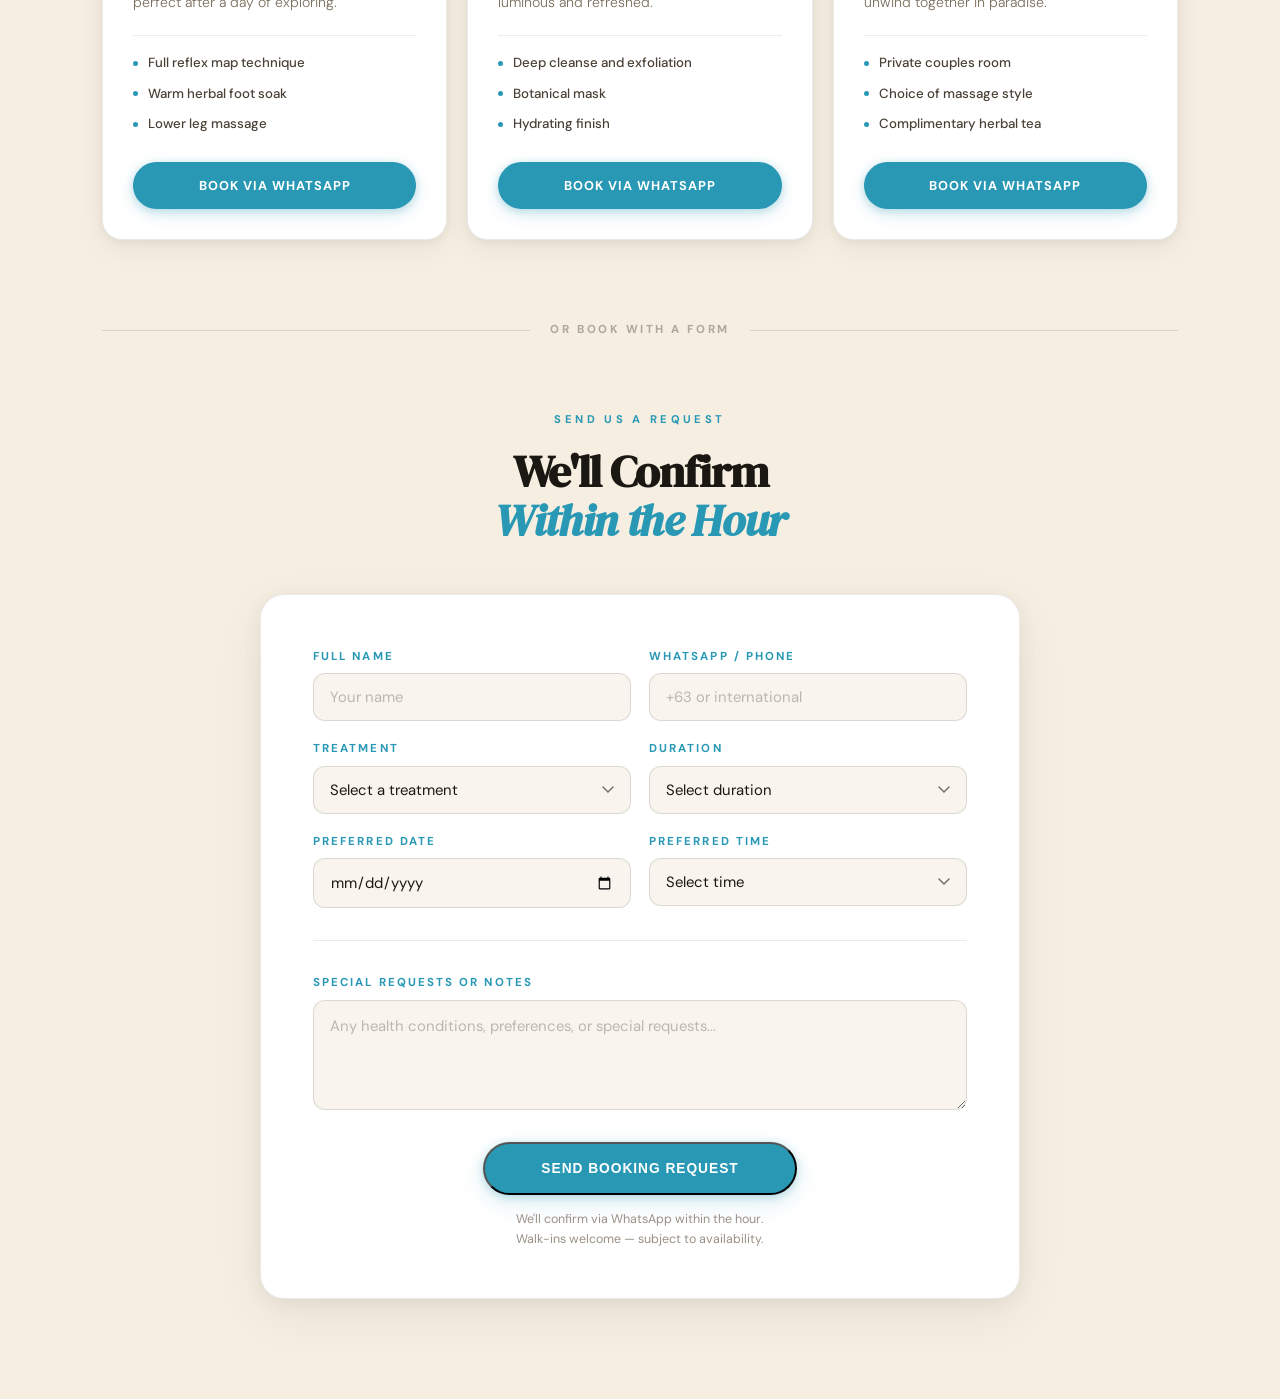
==== commit 10118ace: "Update booking.html" ====
--- a/booking.html
+++ b/booking.html
@@ -316,6 +316,19 @@
       flex: 1;
       height: 1px;
       background: rgba(27,24,19,0.12);
+    }
+
+    /* ── NAVBAR LOGO TEXT ── */
+    .logo-text {
+      font-family: 'DM Serif Display', serif;
+      font-style: italic;
+      font-size: 1.35rem;
+      color: #2898B5;
+      letter-spacing: -0.01em;
+    }
+    .logo-text em {
+      font-style: normal;
+      font-weight: 400;
     }
 
     @media (max-width: 768px) {
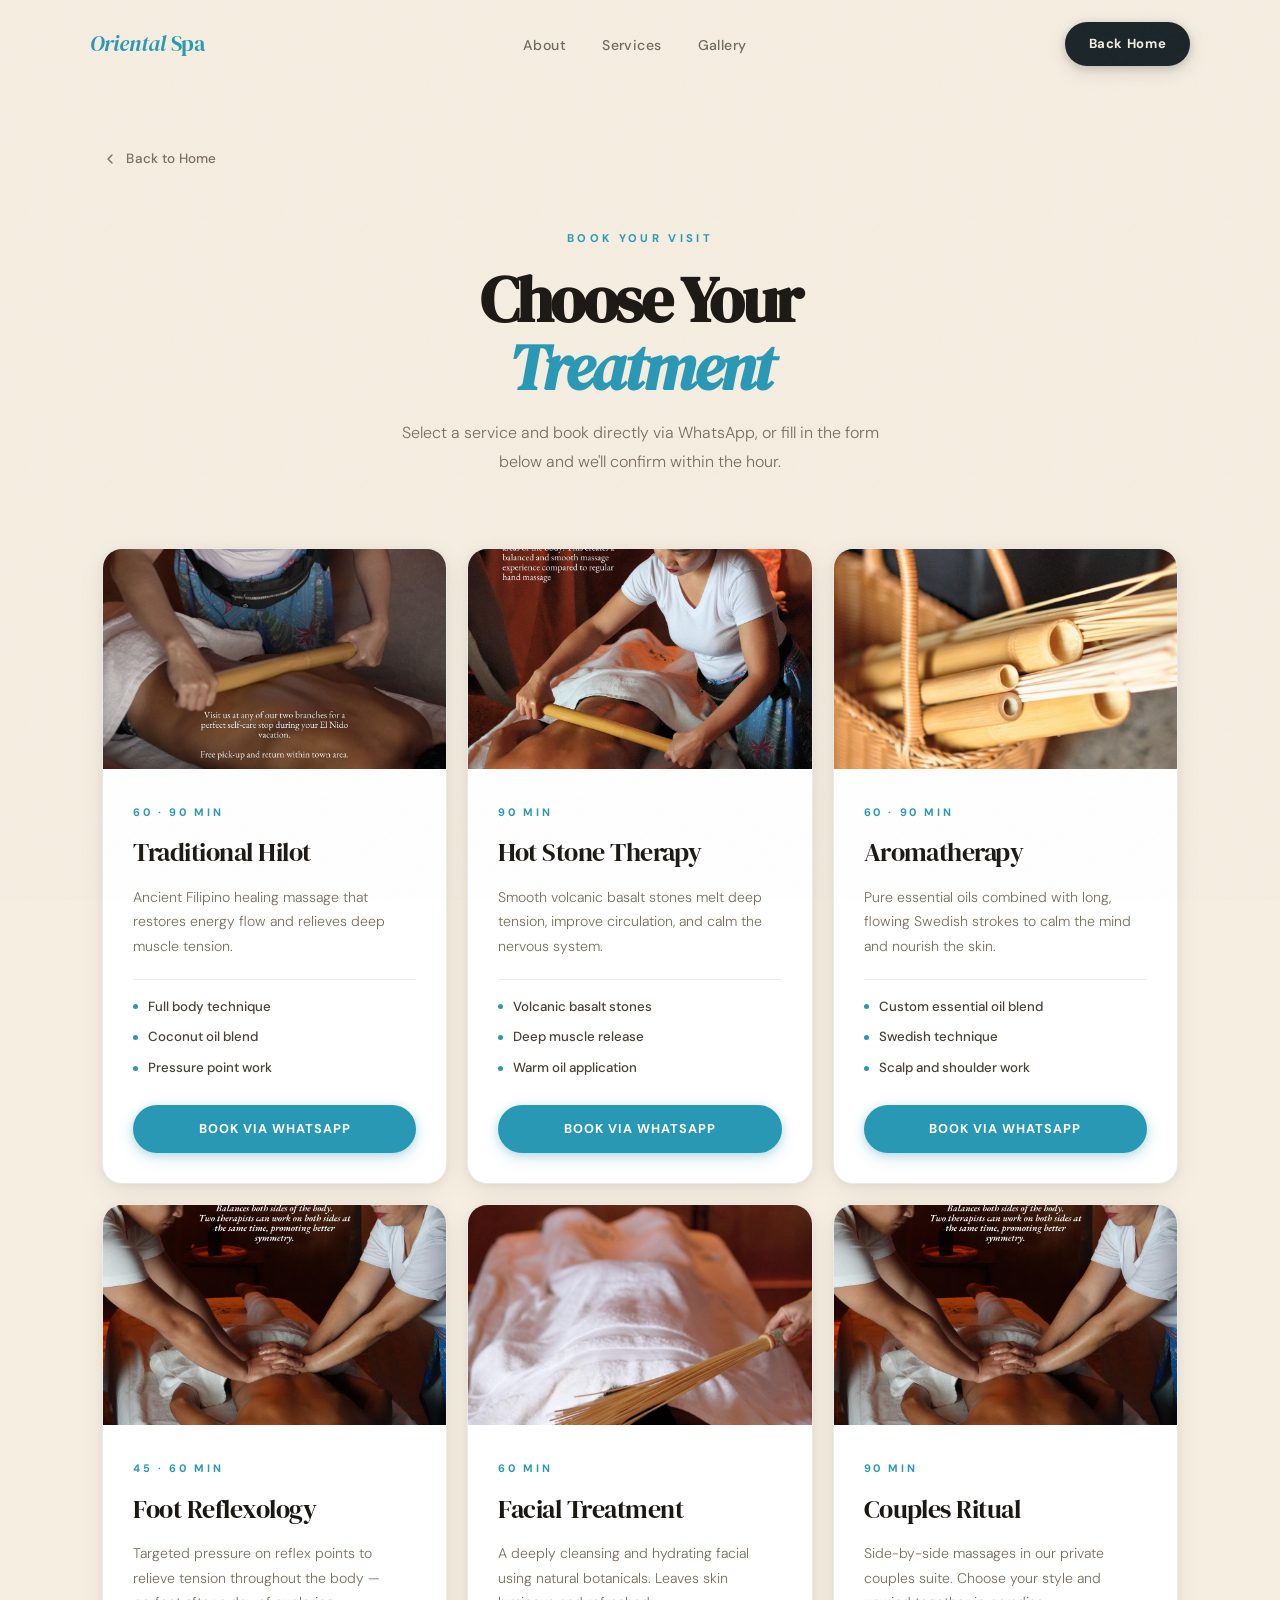
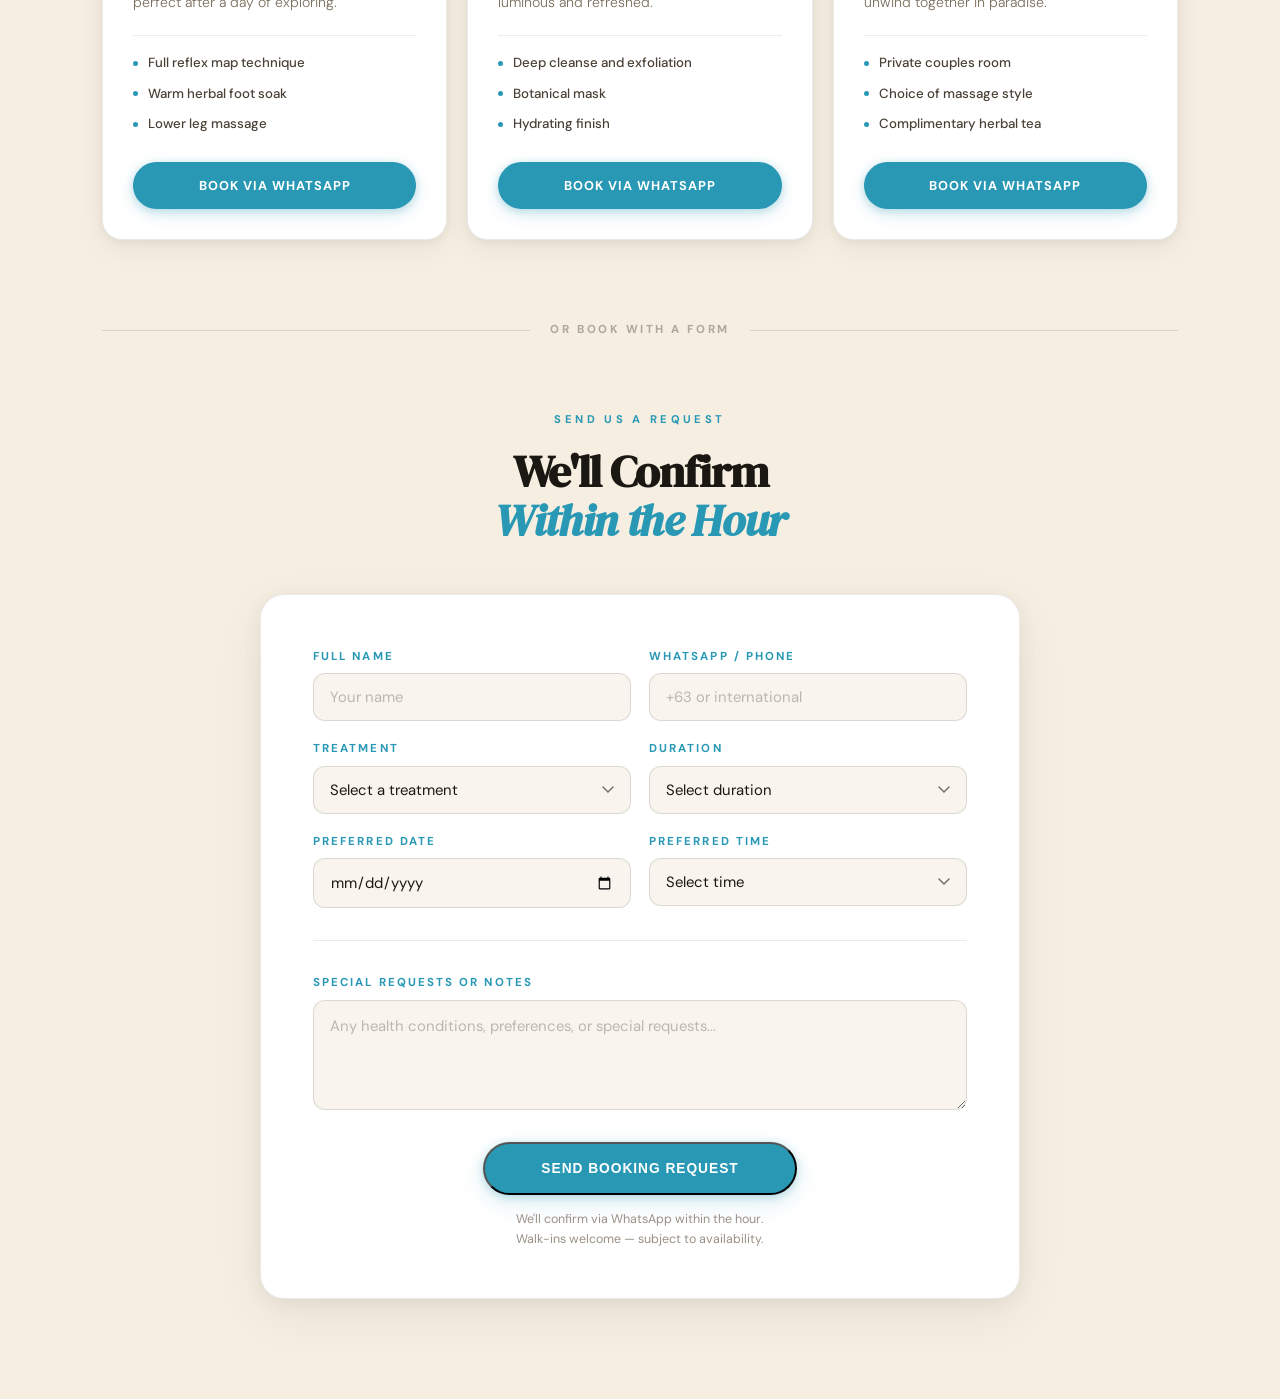
==== commit eb619f7e: "Update booking.html" ====
--- a/booking.html
+++ b/booking.html
@@ -454,7 +454,7 @@
     </div>
 
     <div class="service-card">
-      <img src="assets/SnapInsta.to_651302992_881421878232347_667495882779140226_n.jpg" alt="Couples Ritual" class="service-card-img">
+      <img src="assets/SnapInsta.to_642861831_872527775788424_1753979691193599435_n.jpg" alt="Couples Ritual" class="service-card-img">
       <div class="service-card-body">
         <span class="service-duration">90 min</span>
         <h2>Couples Ritual</h2>
